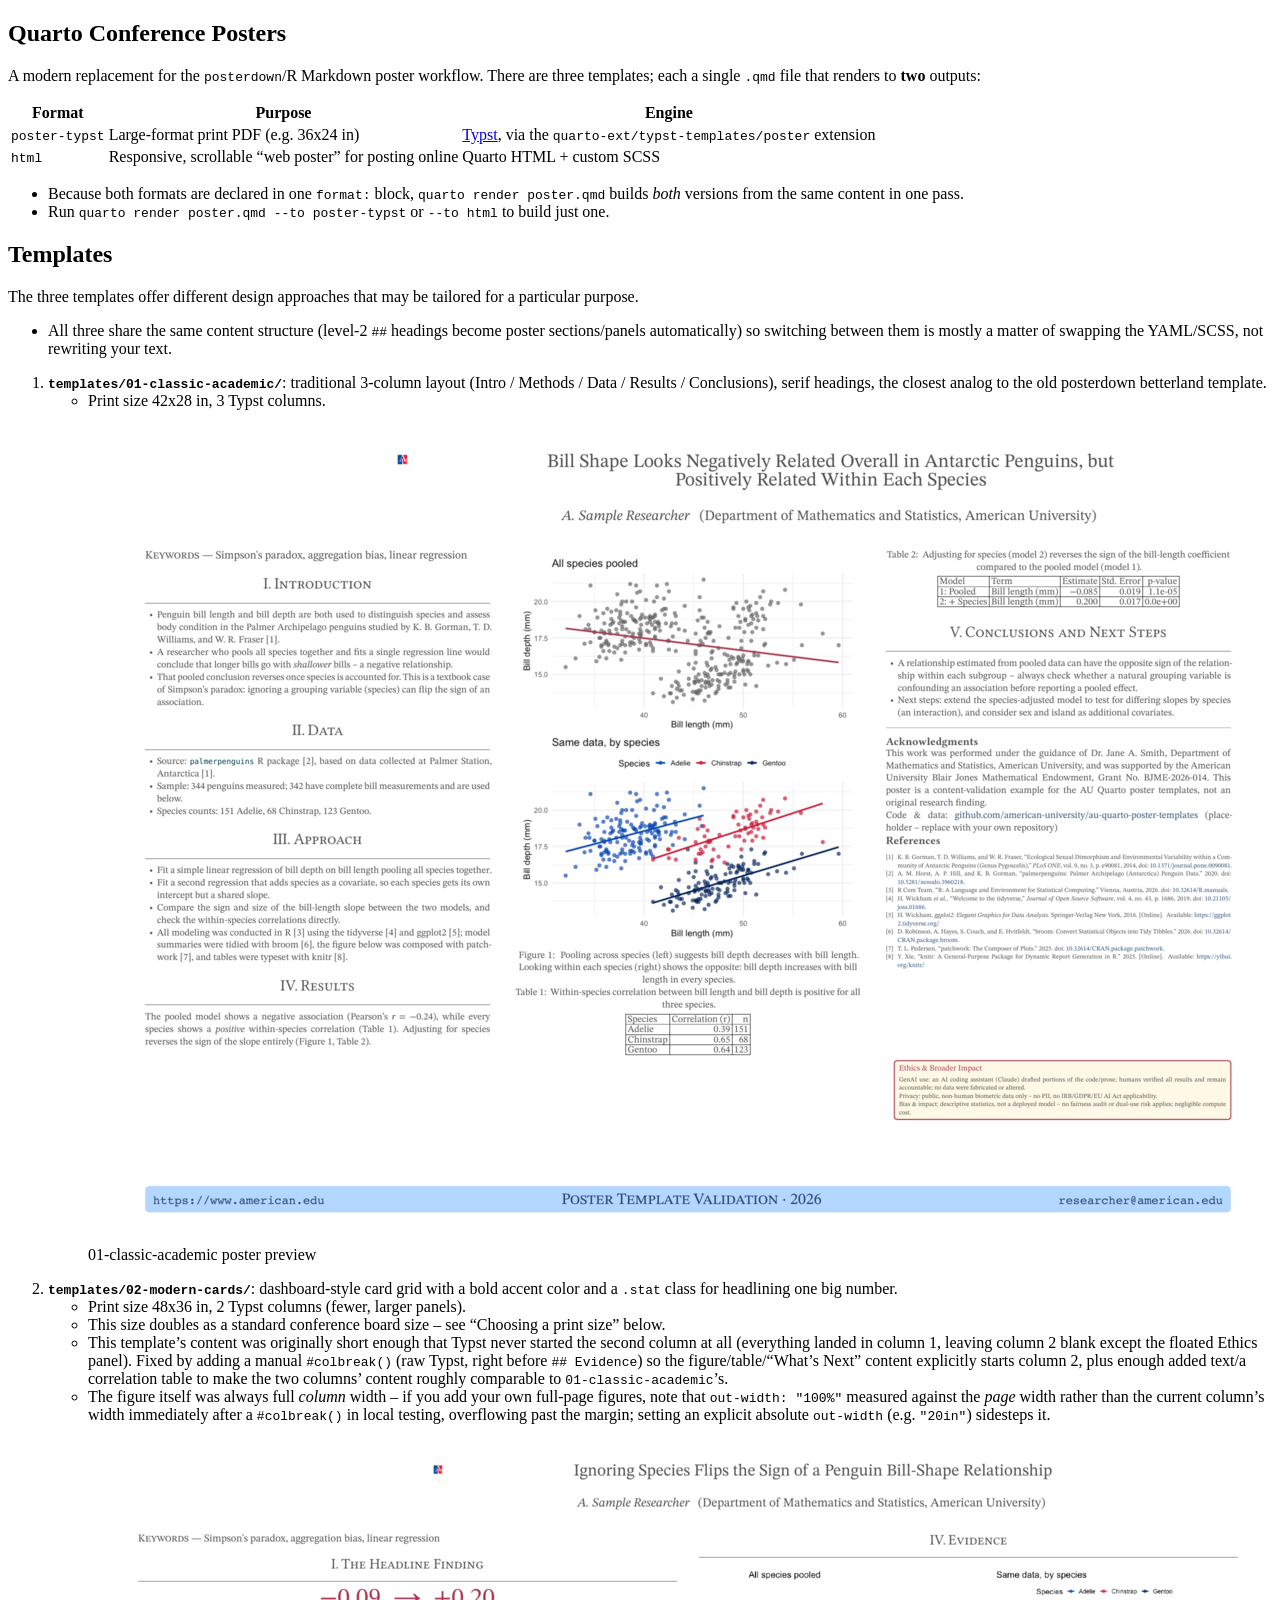
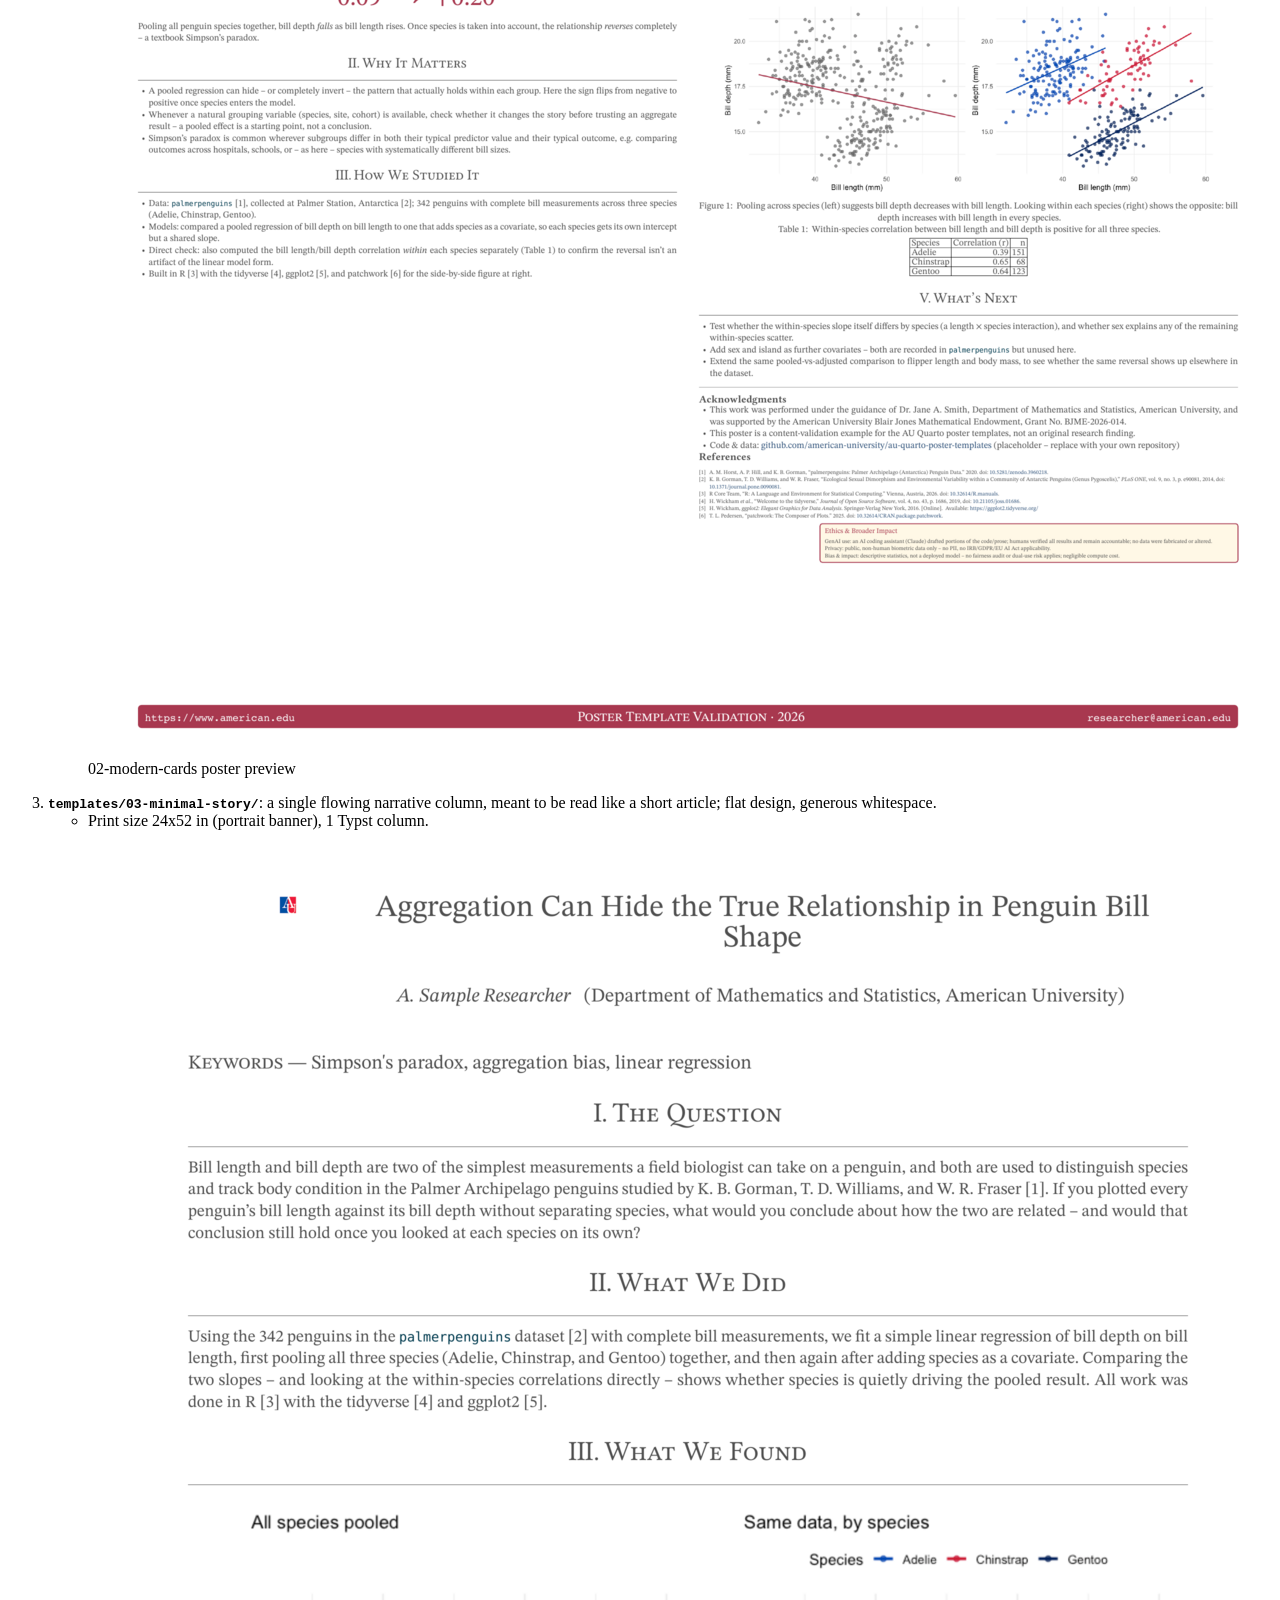
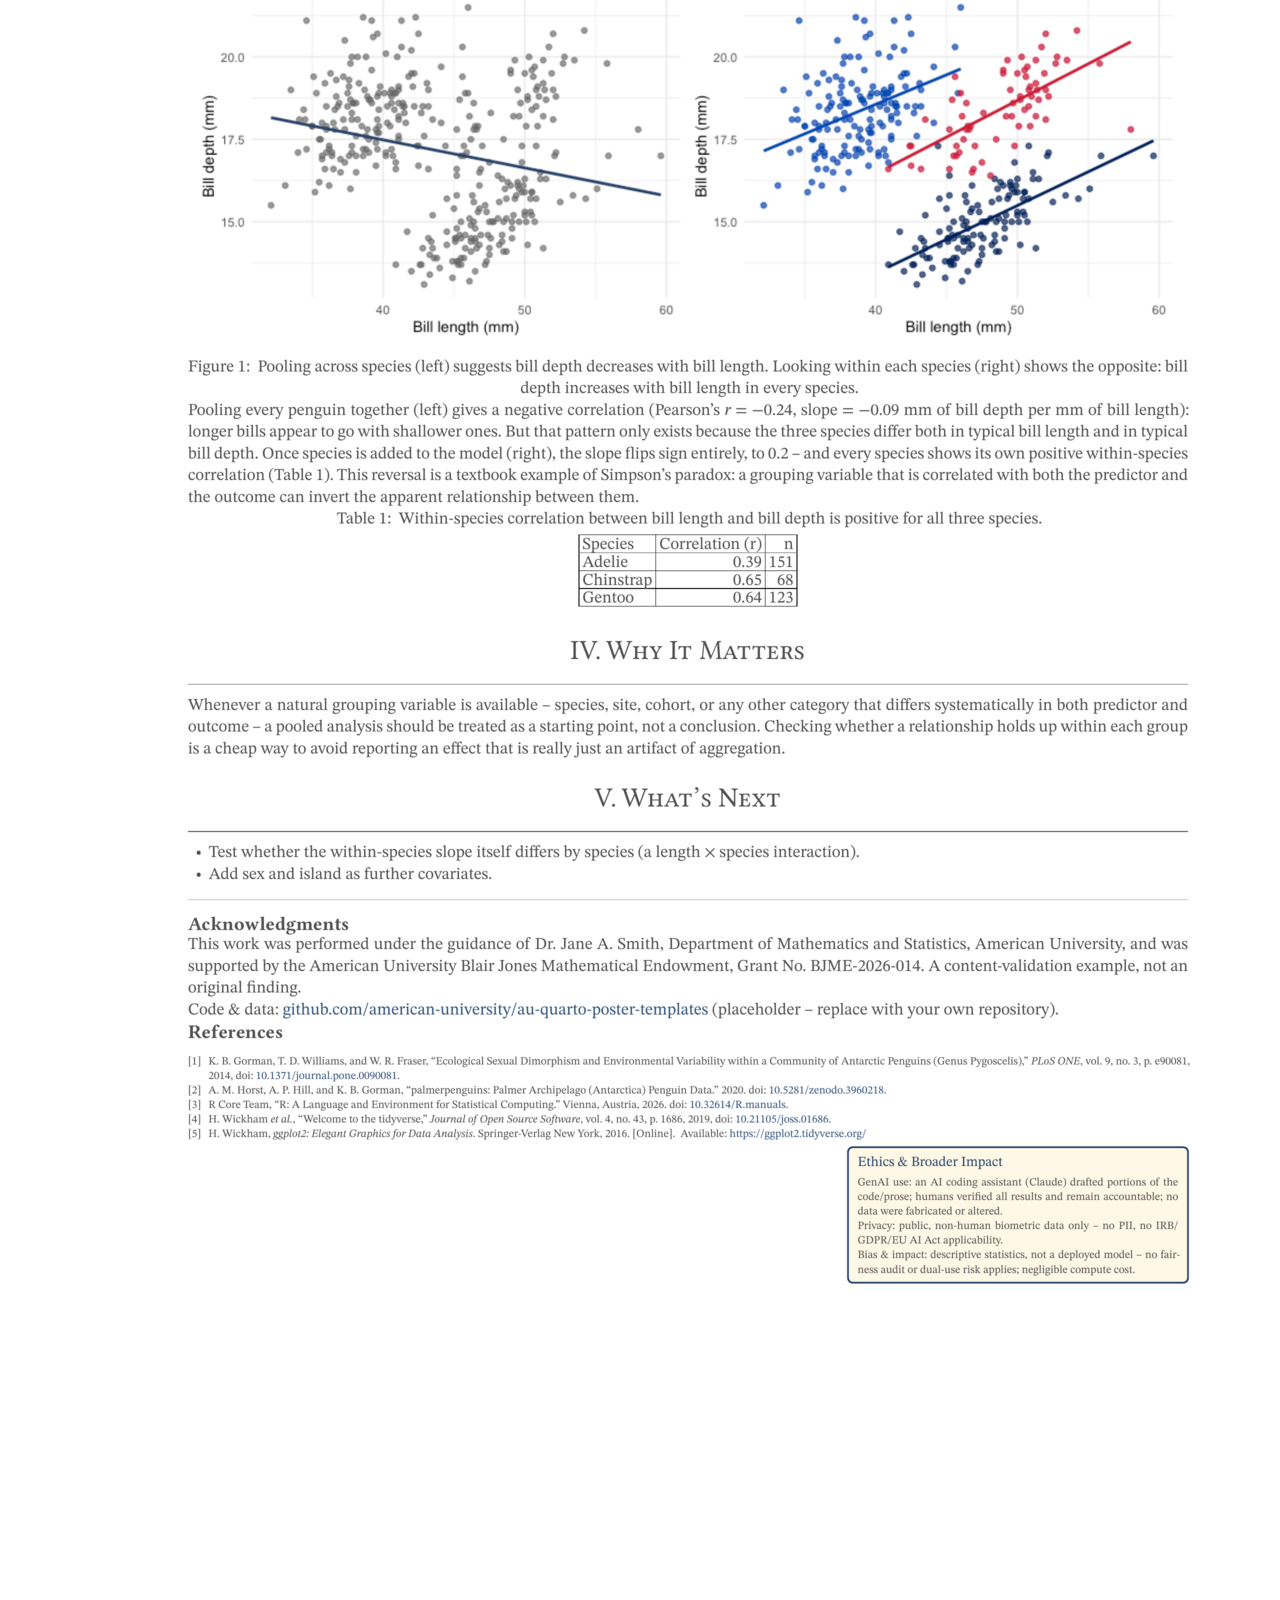
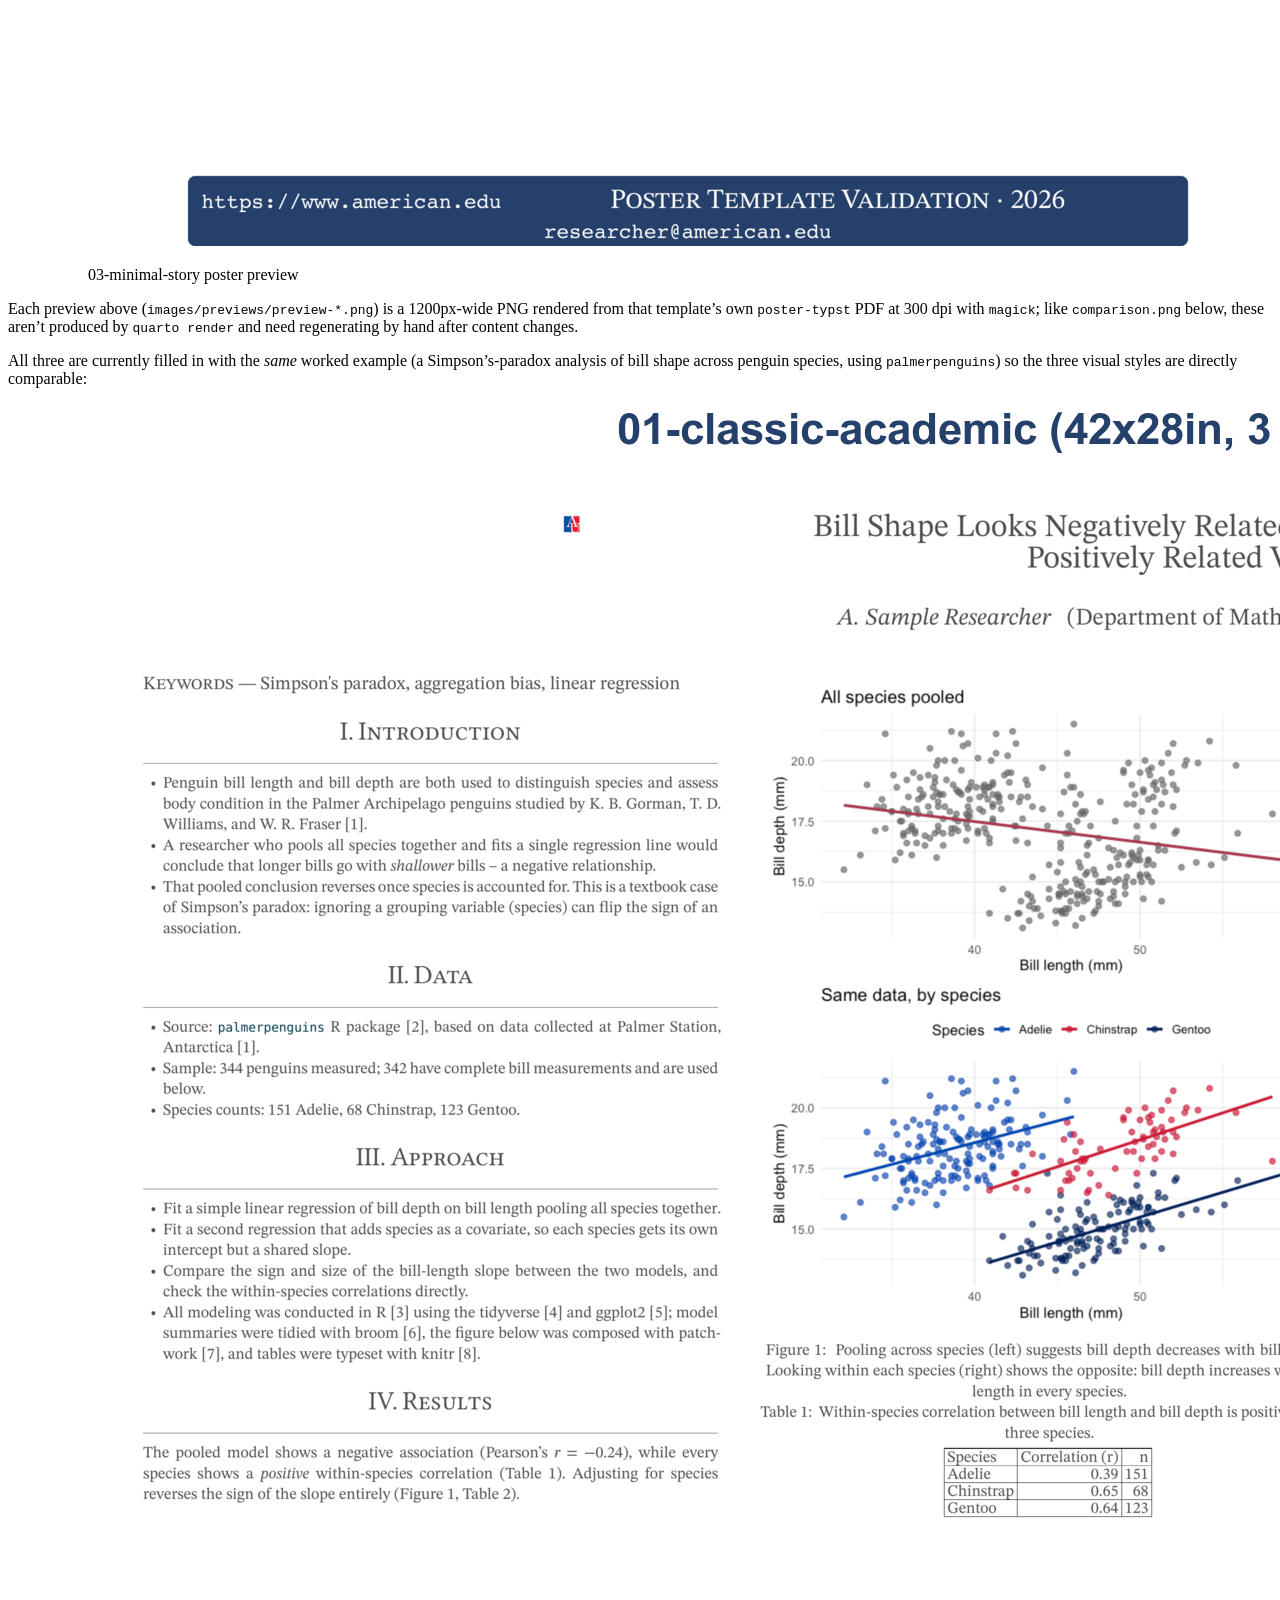
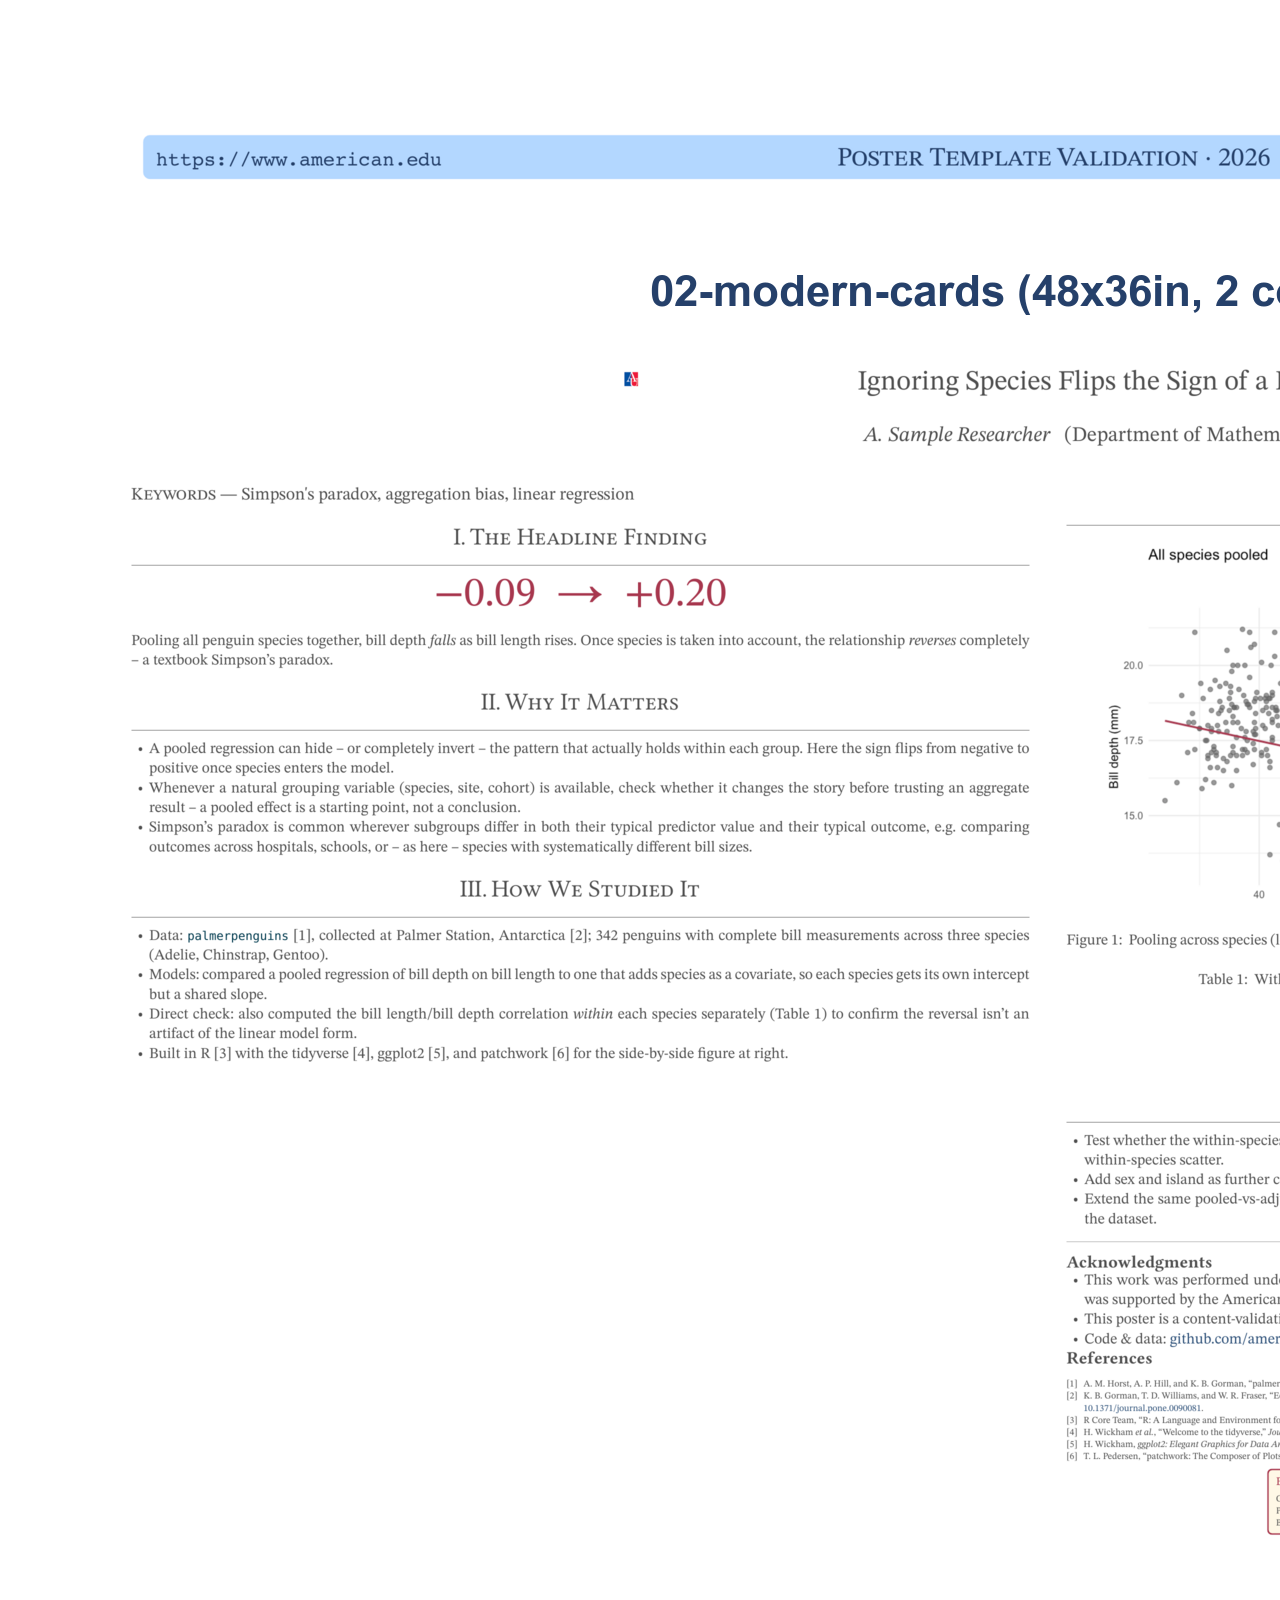
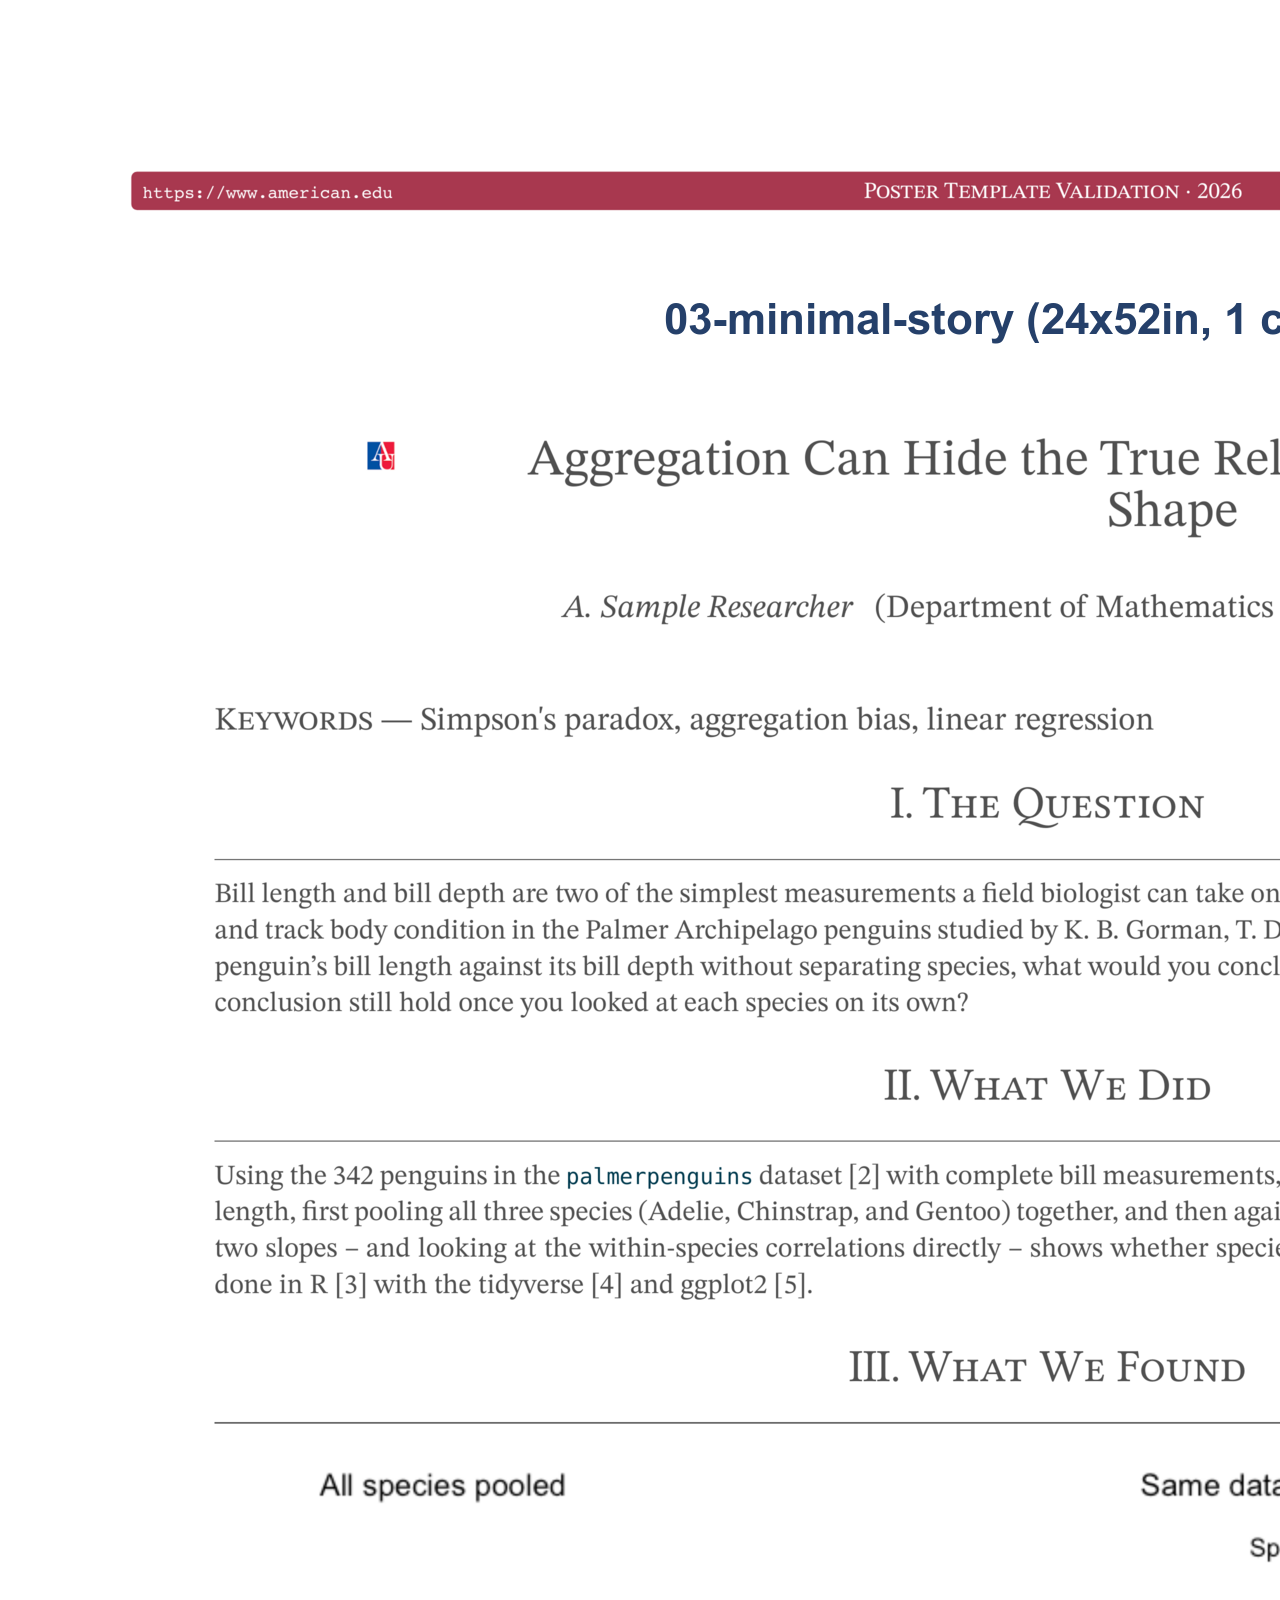
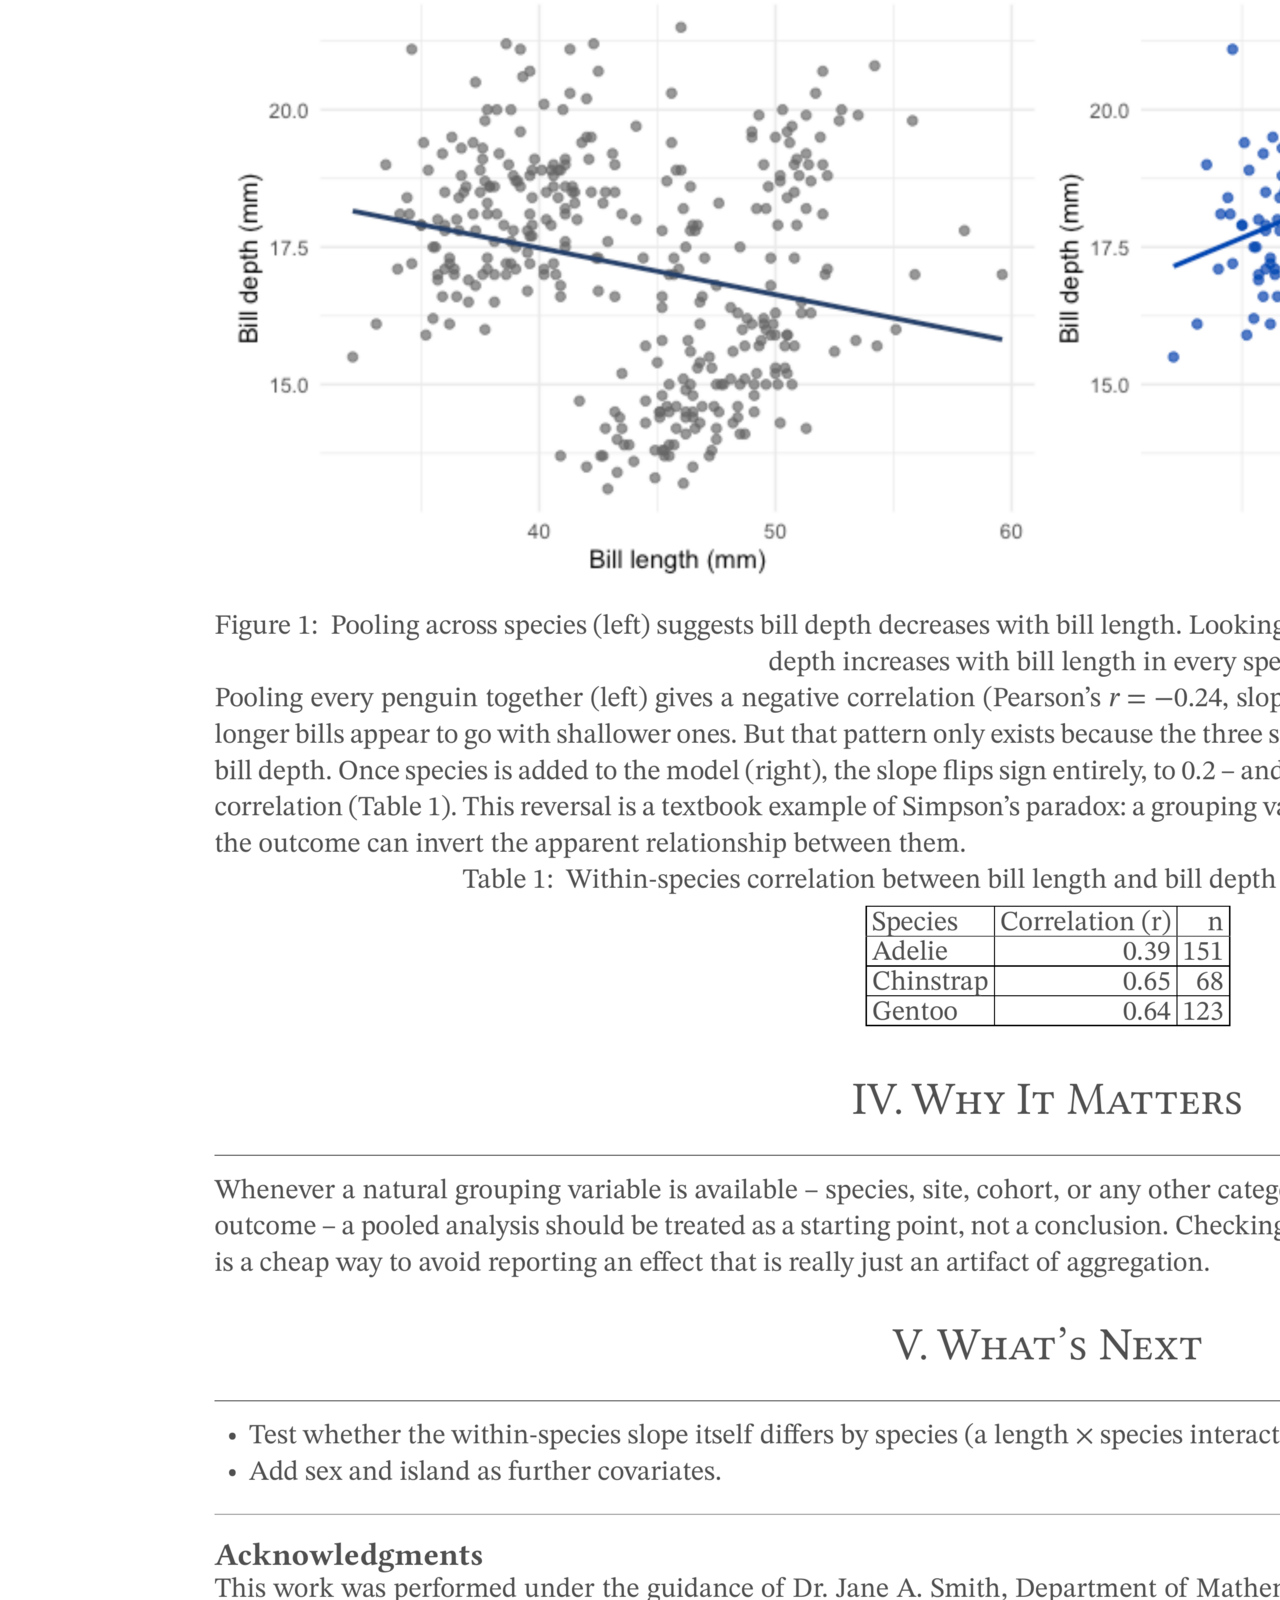
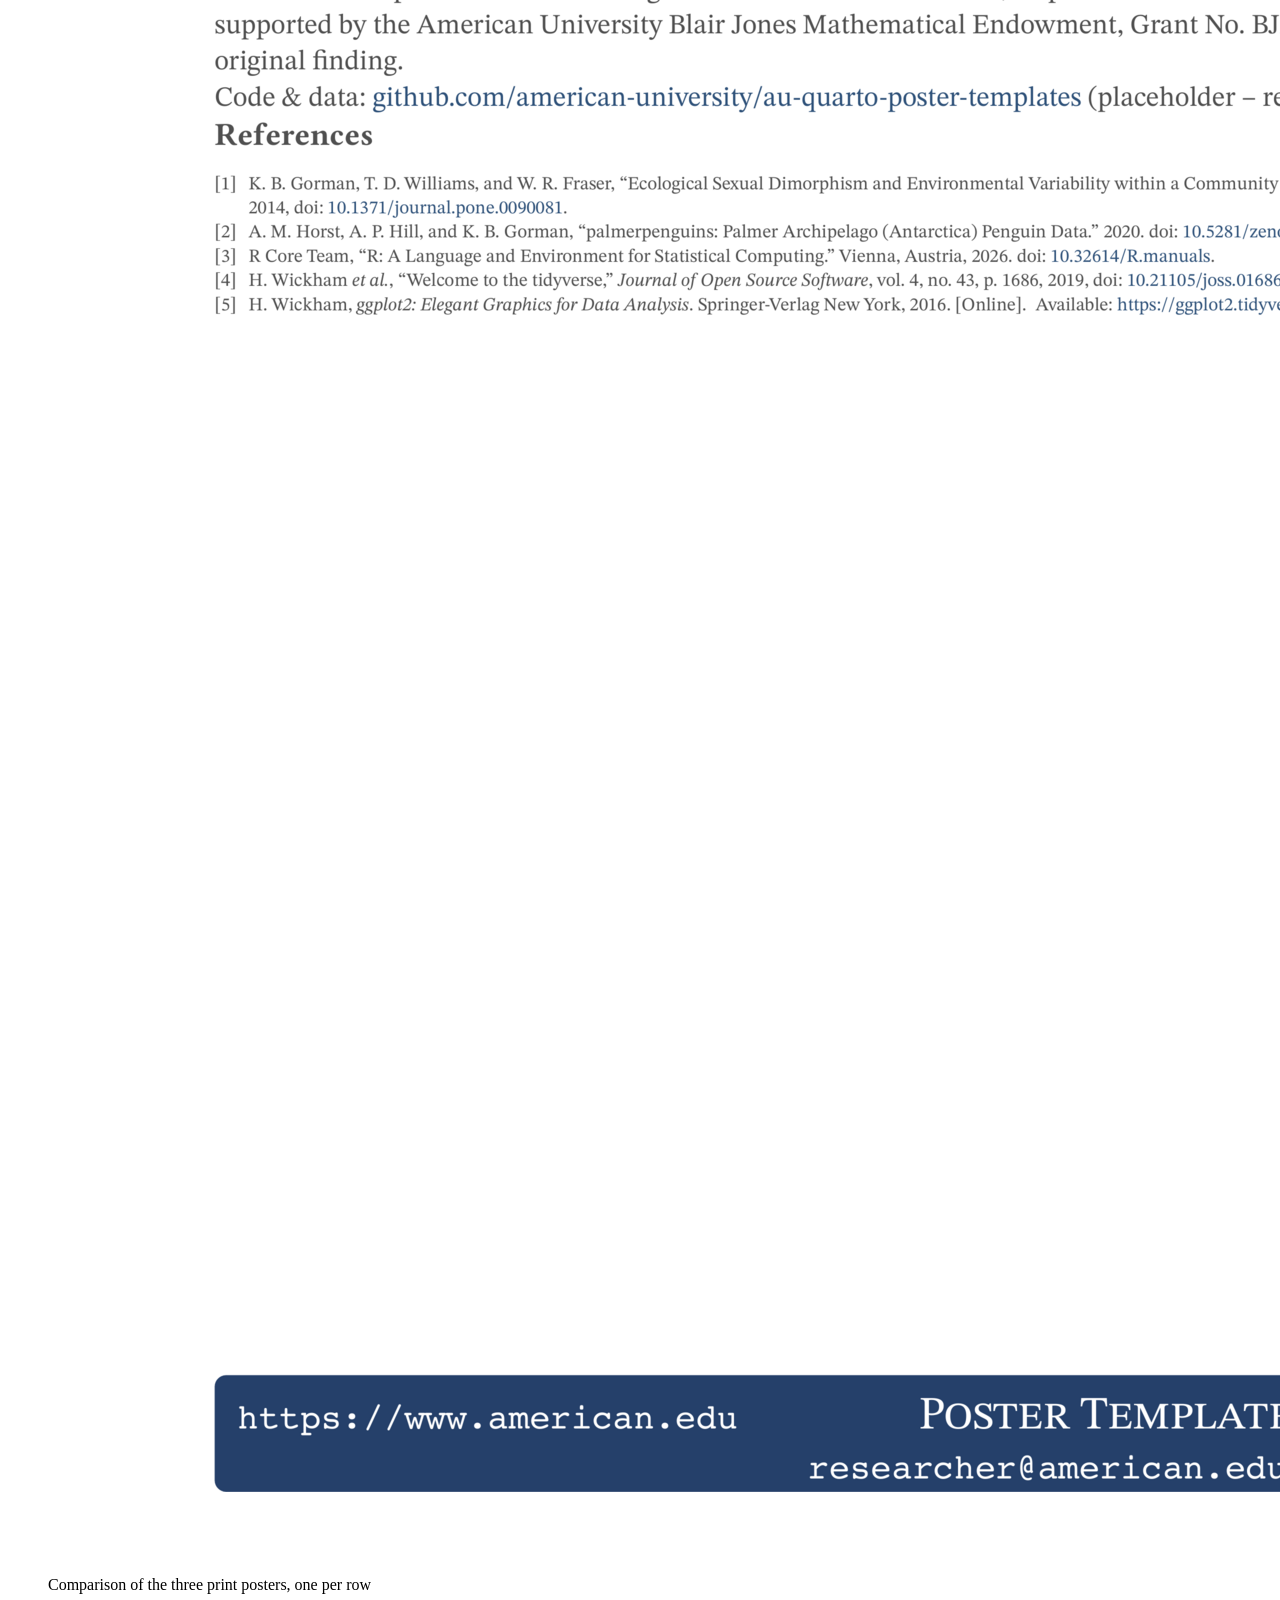
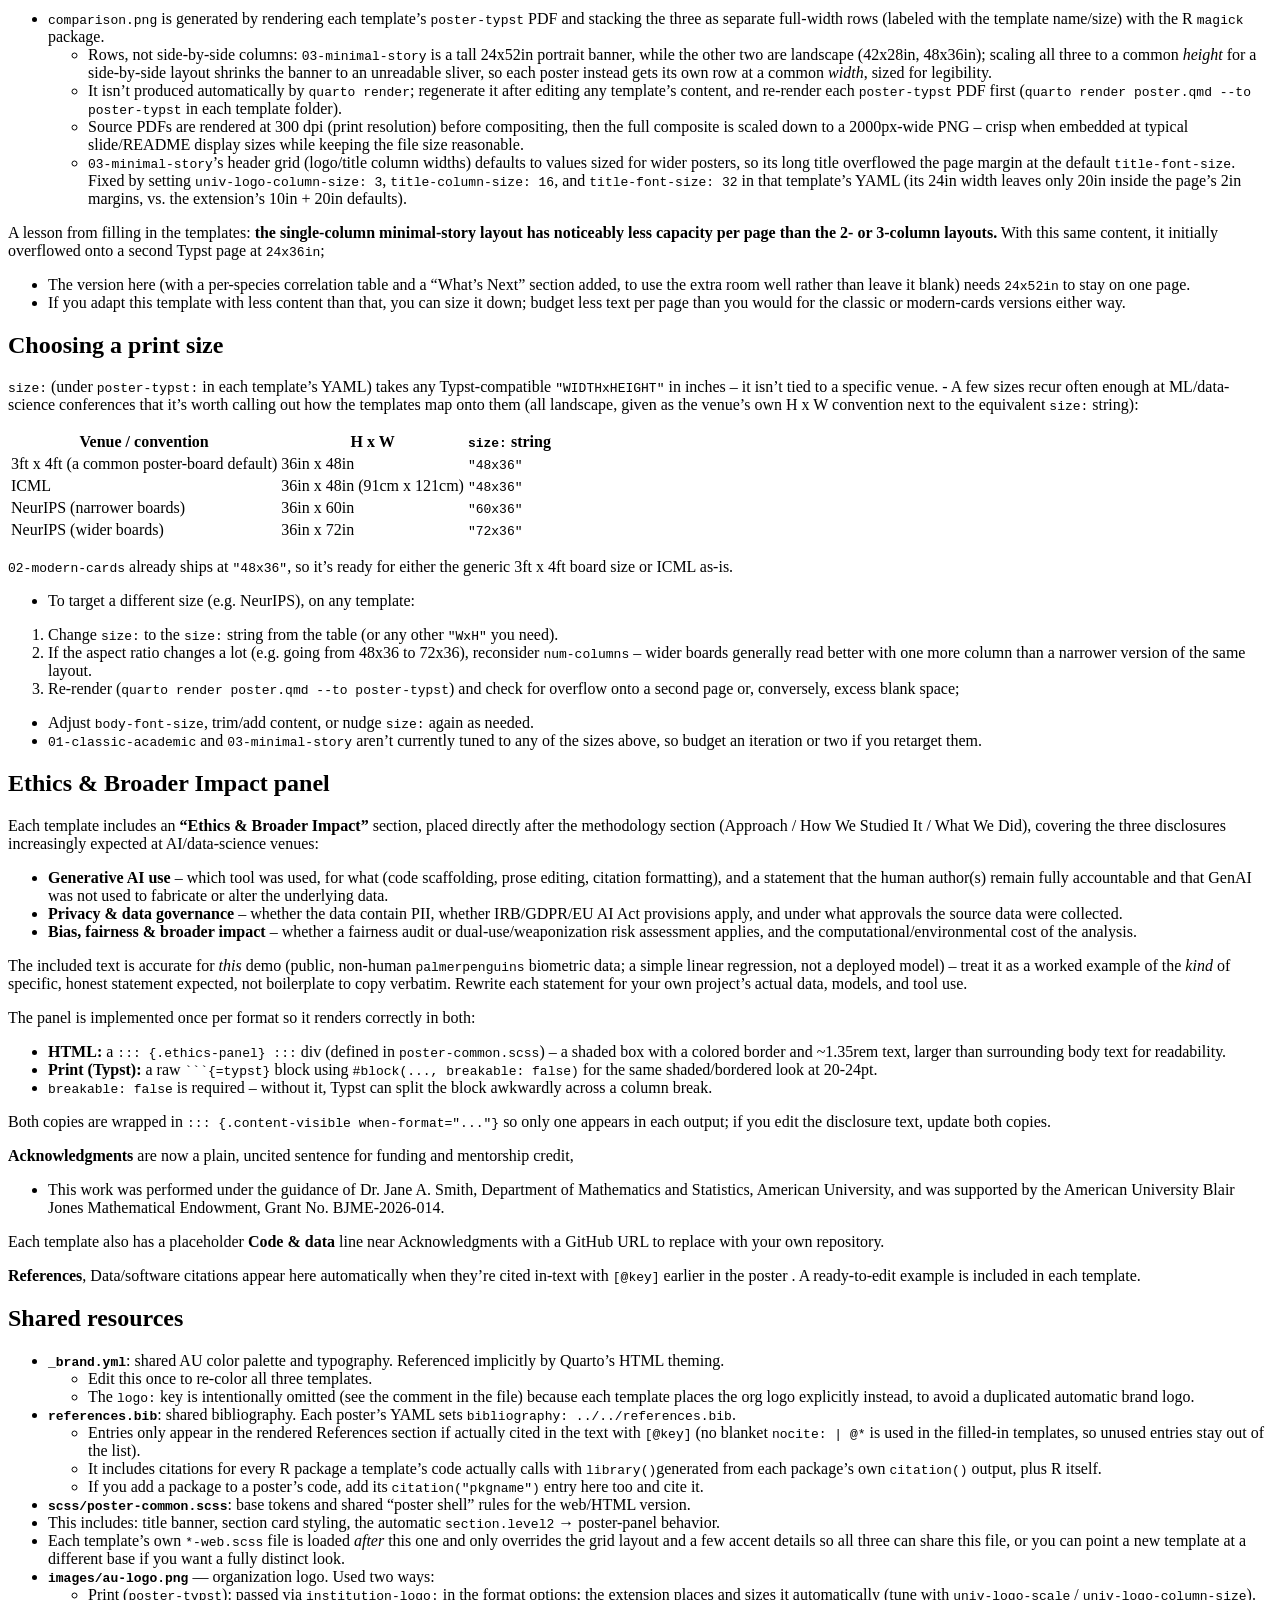
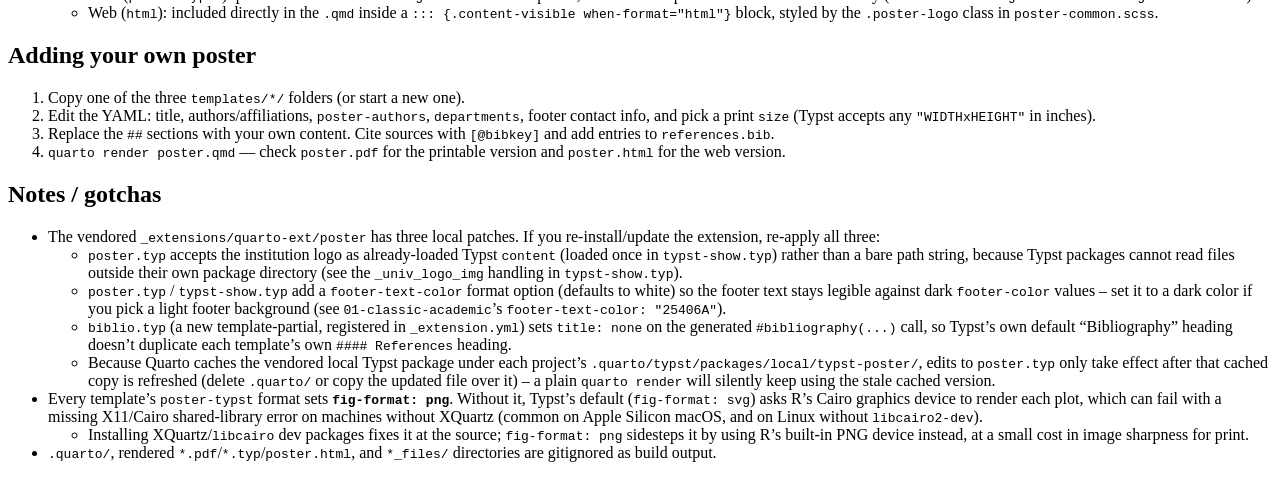
==== README.html @ 6e8c67dd "new poster templates" ====
<!DOCTYPE html>
<html xmlns="http://www.w3.org/1999/xhtml" lang="en" xml:lang="en"><head>

<meta charset="utf-8">
<meta name="generator" content="quarto-1.9.38">

<meta name="viewport" content="width=device-width, initial-scale=1.0, user-scalable=yes">


<title>readme</title>
<style>
/* Default styles provided by pandoc.
** See https://pandoc.org/MANUAL.html#variables-for-html for config info.
*/
code{white-space: pre-wrap;}
span.smallcaps{font-variant: small-caps;}
div.columns{display: flex; gap: min(4vw, 1.5em);}
div.column{flex: auto; overflow-x: auto;}
div.hanging-indent{margin-left: 1.5em; text-indent: -1.5em;}
ul.task-list{list-style: none;}
ul.task-list li input[type="checkbox"] {
  width: 0.8em;
  margin: 0 0.8em 0.2em -1em; /* quarto-specific, see https://github.com/quarto-dev/quarto-cli/issues/4556 */ 
  vertical-align: middle;
}
</style>


<script src="README_files/libs/clipboard/clipboard.min.js"></script>
<script src="README_files/libs/quarto-html/quarto.js" type="module"></script>
<script src="README_files/libs/quarto-html/tabsets/tabsets.js" type="module"></script>
<script src="README_files/libs/quarto-html/popper.min.js"></script>
<script src="README_files/libs/quarto-html/tippy.umd.min.js"></script>
<script src="README_files/libs/quarto-html/anchor.min.js"></script>
<link href="README_files/libs/quarto-html/tippy.css" rel="stylesheet">
<link href="README_files/libs/quarto-html/quarto-syntax-highlighting-15634bcf2e68342d4ad2dfa704d543f6.css" rel="stylesheet" class="quarto-color-scheme" id="quarto-text-highlighting-styles">
<link href="README_files/libs/quarto-html/quarto-syntax-highlighting-dark-0a6b7249c26820e032cb0bd839ff02b1.css" rel="stylesheet" class="quarto-color-scheme quarto-color-alternate" id="quarto-text-highlighting-styles">
<link href="README_files/libs/quarto-html/quarto-syntax-highlighting-15634bcf2e68342d4ad2dfa704d543f6.css" rel="stylesheet" class="quarto-color-scheme-extra" id="quarto-text-highlighting-styles">
<script src="README_files/libs/bootstrap/bootstrap.min.js"></script>
<link href="README_files/libs/bootstrap/bootstrap-icons.css" rel="stylesheet">
<link href="README_files/libs/bootstrap/bootstrap-8583db3cfa710e15bb1cacb6a198046a.min.css" rel="stylesheet" append-hash="true" class="quarto-color-scheme" id="quarto-bootstrap" data-mode="light">
<link href="README_files/libs/bootstrap/bootstrap-dark-8583db3cfa710e15bb1cacb6a198046a.min.css" rel="stylesheet" append-hash="true" class="quarto-color-scheme quarto-color-alternate" id="quarto-bootstrap" data-mode="light">
<link href="README_files/libs/bootstrap/bootstrap-8583db3cfa710e15bb1cacb6a198046a.min.css" rel="stylesheet" append-hash="true" class="quarto-color-scheme-extra" id="quarto-bootstrap" data-mode="light">


</head>

<body class="fullcontent quarto-light">

<div id="quarto-content" class="page-columns page-rows-contents page-layout-article">

<main class="content" id="quarto-document-content">




<section id="quarto-conference-posters" class="level1">
<h1>Quarto Conference Posters</h1>
<p>A modern replacement for the <code>posterdown</code>/R Markdown poster workflow. There are three templates; each a single <code>.qmd</code> file that renders to <strong>two</strong> outputs:</p>
<table class="caption-top table">
<thead>
<tr class="header">
<th>Format</th>
<th>Purpose</th>
<th>Engine</th>
</tr>
</thead>
<tbody>
<tr class="odd">
<td><code>poster-typst</code></td>
<td>Large-format print PDF (e.g.&nbsp;36x24 in)</td>
<td><a href="https://typst.app">Typst</a>, via the <code>quarto-ext/typst-templates/poster</code> extension</td>
</tr>
<tr class="even">
<td><code>html</code></td>
<td>Responsive, scrollable “web poster” for posting online</td>
<td>Quarto HTML + custom SCSS</td>
</tr>
</tbody>
</table>
<ul>
<li>Because both formats are declared in one <code>format:</code> block, <code>quarto render poster.qmd</code> builds <em>both</em> versions from the same content in one pass.</li>
<li>Run <code>quarto render poster.qmd --to poster-typst</code> or <code>--to html</code> to build just one.</li>
</ul>
<section id="templates" class="level2">
<h2 class="anchored" data-anchor-id="templates">Templates</h2>
<p>The three templates offer different design approaches that may be tailored for a particular purpose.</p>
<ul>
<li>All three share the same content structure (level-2 <code>##</code> headings become poster sections/panels automatically) so switching between them is mostly a matter of swapping the YAML/SCSS, not rewriting your text.</li>
</ul>
<ol type="1">
<li><strong><code>templates/01-classic-academic/</code></strong>: traditional 3-column layout (Intro / Methods / Data / Results / Conclusions), serif headings, the closest analog to the old posterdown betterland template.
<ul>
<li>Print size 42x28 in, 3 Typst columns.</li>
</ul>
<div class="quarto-figure quarto-figure-center">
<figure class="figure">
<p><img src="images/previews/preview-01-classic-academic.png" class="img-fluid figure-img"></p>
<figcaption>01-classic-academic poster preview</figcaption>
</figure>
</div></li>
<li><strong><code>templates/02-modern-cards/</code></strong>: dashboard-style card grid with a bold accent color and a <code>.stat</code> class for headlining one big number.
<ul>
<li>Print size 48x36 in, 2 Typst columns (fewer, larger panels).</li>
<li>This size doubles as a standard conference board size – see “Choosing a print size” below.</li>
<li>This template’s content was originally short enough that Typst never started the second column at all (everything landed in column 1, leaving column 2 blank except the floated Ethics panel). Fixed by adding a manual <code>#colbreak()</code> (raw Typst, right before <code>## Evidence</code>) so the figure/table/“What’s Next” content explicitly starts column 2, plus enough added text/a correlation table to make the two columns’ content roughly comparable to <code>01-classic-academic</code>’s.</li>
<li>The figure itself was always full <em>column</em> width – if you add your own full-page figures, note that <code>out-width: "100%"</code> measured against the <em>page</em> width rather than the current column’s width immediately after a <code>#colbreak()</code> in local testing, overflowing past the margin; setting an explicit absolute <code>out-width</code> (e.g.&nbsp;<code>"20in"</code>) sidesteps it.</li>
</ul>
<div class="quarto-figure quarto-figure-center">
<figure class="figure">
<p><img src="images/previews/preview-02-modern-cards.png" class="img-fluid figure-img"></p>
<figcaption>02-modern-cards poster preview</figcaption>
</figure>
</div></li>
<li><strong><code>templates/03-minimal-story/</code></strong>: a single flowing narrative column, meant to be read like a short article; flat design, generous whitespace.
<ul>
<li>Print size 24x52 in (portrait banner), 1 Typst column.</li>
</ul>
<div class="quarto-figure quarto-figure-center">
<figure class="figure">
<p><img src="images/previews/preview-03-minimal-story.png" class="img-fluid figure-img"></p>
<figcaption>03-minimal-story poster preview</figcaption>
</figure>
</div></li>
</ol>
<p>Each preview above (<code>images/previews/preview-*.png</code>) is a 1200px-wide PNG rendered from that template’s own <code>poster-typst</code> PDF at 300 dpi with <code>magick</code>; like <code>comparison.png</code> below, these aren’t produced by <code>quarto render</code> and need regenerating by hand after content changes.</p>
<p>All three are currently filled in with the <em>same</em> worked example (a Simpson’s-paradox analysis of bill shape across penguin species, using <code>palmerpenguins</code>) so the three visual styles are directly comparable:</p>
<div class="quarto-figure quarto-figure-center">
<figure class="figure">
<p><img src="comparison.png" class="img-fluid figure-img"></p>
<figcaption>Comparison of the three print posters, one per row</figcaption>
</figure>
</div>
<ul>
<li><code>comparison.png</code> is generated by rendering each template’s <code>poster-typst</code> PDF and stacking the three as separate full-width rows (labeled with the template name/size) with the R <code>magick</code> package.
<ul>
<li>Rows, not side-by-side columns: <code>03-minimal-story</code> is a tall 24x52in portrait banner, while the other two are landscape (42x28in, 48x36in); scaling all three to a common <em>height</em> for a side-by-side layout shrinks the banner to an unreadable sliver, so each poster instead gets its own row at a common <em>width</em>, sized for legibility.</li>
<li>It isn’t produced automatically by <code>quarto render</code>; regenerate it after editing any template’s content, and re-render each <code>poster-typst</code> PDF first (<code>quarto render poster.qmd --to poster-typst</code> in each template folder).</li>
<li>Source PDFs are rendered at 300 dpi (print resolution) before compositing, then the full composite is scaled down to a 2000px-wide PNG – crisp when embedded at typical slide/README display sizes while keeping the file size reasonable.</li>
<li><code>03-minimal-story</code>’s header grid (logo/title column widths) defaults to values sized for wider posters, so its long title overflowed the page margin at the default <code>title-font-size</code>. Fixed by setting <code>univ-logo-column-size: 3</code>, <code>title-column-size: 16</code>, and <code>title-font-size: 32</code> in that template’s YAML (its 24in width leaves only 20in inside the page’s 2in margins, vs.&nbsp;the extension’s 10in + 20in defaults).</li>
</ul></li>
</ul>
<p>A lesson from filling in the templates: <strong>the single-column minimal-story layout has noticeably less capacity per page than the 2- or 3-column layouts.</strong> With this same content, it initially overflowed onto a second Typst page at <code>24x36in</code>;</p>
<ul>
<li>The version here (with a per-species correlation table and a “What’s Next” section added, to use the extra room well rather than leave it blank) needs <code>24x52in</code> to stay on one page.</li>
<li>If you adapt this template with less content than that, you can size it down; budget less text per page than you would for the classic or modern-cards versions either way.</li>
</ul>
</section>
<section id="choosing-a-print-size" class="level2">
<h2 class="anchored" data-anchor-id="choosing-a-print-size">Choosing a print size</h2>
<p><code>size:</code> (under <code>poster-typst:</code> in each template’s YAML) takes any Typst-compatible <code>"WIDTHxHEIGHT"</code> in inches – it isn’t tied to a specific venue. - A few sizes recur often enough at ML/data-science conferences that it’s worth calling out how the templates map onto them (all landscape, given as the venue’s own H x W convention next to the equivalent <code>size:</code> string):</p>
<table class="caption-top table">
<thead>
<tr class="header">
<th>Venue / convention</th>
<th>H x W</th>
<th><code>size:</code> string</th>
</tr>
</thead>
<tbody>
<tr class="odd">
<td>3ft x 4ft (a common poster-board default)</td>
<td>36in x 48in</td>
<td><code>"48x36"</code></td>
</tr>
<tr class="even">
<td>ICML</td>
<td>36in x 48in (91cm x 121cm)</td>
<td><code>"48x36"</code></td>
</tr>
<tr class="odd">
<td>NeurIPS (narrower boards)</td>
<td>36in x 60in</td>
<td><code>"60x36"</code></td>
</tr>
<tr class="even">
<td>NeurIPS (wider boards)</td>
<td>36in x 72in</td>
<td><code>"72x36"</code></td>
</tr>
</tbody>
</table>
<p><code>02-modern-cards</code> already ships at <code>"48x36"</code>, so it’s ready for either the generic 3ft x 4ft board size or ICML as-is.</p>
<ul>
<li>To target a different size (e.g.&nbsp;NeurIPS), on any template:</li>
</ul>
<ol type="1">
<li>Change <code>size:</code> to the <code>size:</code> string from the table (or any other <code>"WxH"</code> you need).</li>
<li>If the aspect ratio changes a lot (e.g.&nbsp;going from 48x36 to 72x36), reconsider <code>num-columns</code> – wider boards generally read better with one more column than a narrower version of the same layout.</li>
<li>Re-render (<code>quarto render poster.qmd --to poster-typst</code>) and check for overflow onto a second page or, conversely, excess blank space;</li>
</ol>
<ul>
<li>Adjust <code>body-font-size</code>, trim/add content, or nudge <code>size:</code> again as needed.</li>
<li><code>01-classic-academic</code> and <code>03-minimal-story</code> aren’t currently tuned to any of the sizes above, so budget an iteration or two if you retarget them.</li>
</ul>
</section>
<section id="ethics-broader-impact-panel" class="level2">
<h2 class="anchored" data-anchor-id="ethics-broader-impact-panel">Ethics &amp; Broader Impact panel</h2>
<p>Each template includes an <strong>“Ethics &amp; Broader Impact”</strong> section, placed directly after the methodology section (Approach / How We Studied It / What We Did), covering the three disclosures increasingly expected at AI/data-science venues:</p>
<ul>
<li><strong>Generative AI use</strong> – which tool was used, for what (code scaffolding, prose editing, citation formatting), and a statement that the human author(s) remain fully accountable and that GenAI was not used to fabricate or alter the underlying data.</li>
<li><strong>Privacy &amp; data governance</strong> – whether the data contain PII, whether IRB/GDPR/EU AI Act provisions apply, and under what approvals the source data were collected.</li>
<li><strong>Bias, fairness &amp; broader impact</strong> – whether a fairness audit or dual-use/weaponization risk assessment applies, and the computational/environmental cost of the analysis.</li>
</ul>
<p>The included text is accurate for <em>this</em> demo (public, non-human <code>palmerpenguins</code> biometric data; a simple linear regression, not a deployed model) – treat it as a worked example of the <em>kind</em> of specific, honest statement expected, not boilerplate to copy verbatim. Rewrite each statement for your own project’s actual data, models, and tool use.</p>
<p>The panel is implemented once per format so it renders correctly in both:</p>
<ul>
<li><strong>HTML:</strong> a <code>::: {.ethics-panel} :::</code> div (defined in <code>poster-common.scss</code>) – a shaded box with a colored border and ~1.35rem text, larger than surrounding body text for readability.</li>
<li><strong>Print (Typst):</strong> a raw <code>```{=typst}</code> block using <code>#block(..., breakable: false)</code> for the same shaded/bordered look at 20-24pt.</li>
<li><code>breakable: false</code> is required – without it, Typst can split the block awkwardly across a column break.</li>
</ul>
<p>Both copies are wrapped in <code>::: {.content-visible when-format="..."}</code> so only one appears in each output; if you edit the disclosure text, update both copies.</p>
<p><strong>Acknowledgments</strong> are now a plain, uncited sentence for funding and mentorship credit,</p>
<ul>
<li>This work was performed under the guidance of Dr.&nbsp;Jane A. Smith, Department of Mathematics and Statistics, American University, and was supported by the American University Blair Jones Mathematical Endowment, Grant No.&nbsp;BJME-2026-014.</li>
</ul>
<p>Each template also has a placeholder <strong>Code &amp; data</strong> line near Acknowledgments with a GitHub URL to replace with your own repository.</p>
<p><strong>References</strong>, Data/software citations appear here automatically when they’re cited in-text with <code>[@key]</code> earlier in the poster . A ready-to-edit example is included in each template.</p>
</section>
<section id="shared-resources" class="level2">
<h2 class="anchored" data-anchor-id="shared-resources">Shared resources</h2>
<ul>
<li><strong><code>_brand.yml</code></strong>: shared AU color palette and typography. Referenced implicitly by Quarto’s HTML theming.
<ul>
<li>Edit this once to re-color all three templates.</li>
<li>The <code>logo:</code> key is intentionally omitted (see the comment in the file) because each template places the org logo explicitly instead, to avoid a duplicated automatic brand logo.</li>
</ul></li>
<li><strong><code>references.bib</code></strong>: shared bibliography. Each poster’s YAML sets <code>bibliography: ../../references.bib</code>.
<ul>
<li>Entries only appear in the rendered References section if actually cited in the text with <code>[@key]</code> (no blanket <code>nocite: | @*</code> is used in the filled-in templates, so unused entries stay out of the list).</li>
<li>It includes citations for every R package a template’s code actually calls with <code>library()</code>generated from each package’s own <code>citation()</code> output, plus R itself.</li>
<li>If you add a package to a poster’s code, add its <code>citation("pkgname")</code> entry here too and cite it.</li>
</ul></li>
<li><strong><code>scss/poster-common.scss</code></strong>: base tokens and shared “poster shell” rules for the web/HTML version.</li>
<li>This includes: title banner, section card styling, the automatic <code>section.level2</code> → poster-panel behavior.</li>
<li>Each template’s own <code>*-web.scss</code> file is loaded <em>after</em> this one and only overrides the grid layout and a few accent details so all three can share this file, or you can point a new template at a different base if you want a fully distinct look.</li>
<li><strong><code>images/au-logo.png</code></strong> — organization logo. Used two ways:
<ul>
<li>Print (<code>poster-typst</code>): passed via <code>institution-logo:</code> in the format options; the extension places and sizes it automatically (tune with <code>univ-logo-scale</code> / <code>univ-logo-column-size</code>).</li>
<li>Web (<code>html</code>): included directly in the <code>.qmd</code> inside a <code>::: {.content-visible when-format="html"}</code> block, styled by the <code>.poster-logo</code> class in <code>poster-common.scss</code>.</li>
</ul></li>
</ul>
</section>
<section id="adding-your-own-poster" class="level2">
<h2 class="anchored" data-anchor-id="adding-your-own-poster">Adding your own poster</h2>
<ol type="1">
<li>Copy one of the three <code>templates/*/</code> folders (or start a new one).</li>
<li>Edit the YAML: title, authors/affiliations, <code>poster-authors</code>, <code>departments</code>, footer contact info, and pick a print <code>size</code> (Typst accepts any <code>"WIDTHxHEIGHT"</code> in inches).</li>
<li>Replace the <code>##</code> sections with your own content. Cite sources with <code>[@bibkey]</code> and add entries to <code>references.bib</code>.</li>
<li><code>quarto render poster.qmd</code> — check <code>poster.pdf</code> for the printable version and <code>poster.html</code> for the web version.</li>
</ol>
</section>
<section id="notes-gotchas" class="level2">
<h2 class="anchored" data-anchor-id="notes-gotchas">Notes / gotchas</h2>
<ul>
<li>The vendored <code>_extensions/quarto-ext/poster</code> has three local patches. If you re-install/update the extension, re-apply all three:
<ul>
<li><code>poster.typ</code> accepts the institution logo as already-loaded Typst <code>content</code> (loaded once in <code>typst-show.typ</code>) rather than a bare path string, because Typst packages cannot read files outside their own package directory (see the <code>_univ_logo_img</code> handling in <code>typst-show.typ</code>).</li>
<li><code>poster.typ</code> / <code>typst-show.typ</code> add a <code>footer-text-color</code> format option (defaults to white) so the footer text stays legible against dark <code>footer-color</code> values – set it to a dark color if you pick a light footer background (see <code>01-classic-academic</code>’s <code>footer-text-color: "25406A"</code>).</li>
<li><code>biblio.typ</code> (a new template-partial, registered in <code>_extension.yml</code>) sets <code>title: none</code> on the generated <code>#bibliography(...)</code> call, so Typst’s own default “Bibliography” heading doesn’t duplicate each template’s own <code>#### References</code> heading.</li>
<li>Because Quarto caches the vendored local Typst package under each project’s <code>.quarto/typst/packages/local/typst-poster/</code>, edits to <code>poster.typ</code> only take effect after that cached copy is refreshed (delete <code>.quarto/</code> or copy the updated file over it) – a plain <code>quarto render</code> will silently keep using the stale cached version.</li>
</ul></li>
<li>Every template’s <code>poster-typst</code> format sets <strong><code>fig-format: png</code></strong>. Without it, Typst’s default (<code>fig-format: svg</code>) asks R’s Cairo graphics device to render each plot, which can fail with a missing X11/Cairo shared-library error on machines without XQuartz (common on Apple Silicon macOS, and on Linux without <code>libcairo2-dev</code>).
<ul>
<li>Installing XQuartz/<code>libcairo</code> dev packages fixes it at the source; <code>fig-format: png</code> sidesteps it by using R’s built-in PNG device instead, at a small cost in image sharpness for print.</li>
</ul></li>
<li><code>.quarto/</code>, rendered <code>*.pdf</code>/<code>*.typ</code>/<code>poster.html</code>, and <code>*_files/</code> directories are gitignored as build output.</li>
</ul>
</section>
</section>

</main>
<!-- /main column -->
<script id="quarto-html-after-body" type="application/javascript">
  window.document.addEventListener("DOMContentLoaded", function (event) {
    const icon = "";
    const anchorJS = new window.AnchorJS();
    anchorJS.options = {
      placement: 'right',
      icon: icon
    };
    anchorJS.add('.anchored');
    const isCodeAnnotation = (el) => {
      for (const clz of el.classList) {
        if (clz.startsWith('code-annotation-')) {                     
          return true;
        }
      }
      return false;
    }
    const onCopySuccess = function(e) {
      // button target
      const button = e.trigger;
      // don't keep focus
      button.blur();
      // flash "checked"
      button.classList.add('code-copy-button-checked');
      var currentTitle = button.getAttribute("title");
      button.setAttribute("title", "Copied!");
      let tooltip;
      if (window.bootstrap) {
        button.setAttribute("data-bs-toggle", "tooltip");
        button.setAttribute("data-bs-placement", "left");
        button.setAttribute("data-bs-title", "Copied!");
        tooltip = new bootstrap.Tooltip(button, 
          { trigger: "manual", 
            customClass: "code-copy-button-tooltip",
            offset: [0, -8]});
        tooltip.show();    
      }
      setTimeout(function() {
        if (tooltip) {
          tooltip.hide();
          button.removeAttribute("data-bs-title");
          button.removeAttribute("data-bs-toggle");
          button.removeAttribute("data-bs-placement");
        }
        button.setAttribute("title", currentTitle);
        button.classList.remove('code-copy-button-checked');
      }, 1000);
      // clear code selection
      e.clearSelection();
    }
    const getTextToCopy = function(trigger) {
      const outerScaffold = trigger.parentElement.cloneNode(true);
      const codeEl = outerScaffold.querySelector('code');
      for (const childEl of codeEl.children) {
        if (isCodeAnnotation(childEl)) {
          childEl.remove();
        }
      }
      return codeEl.innerText;
    }
    const clipboard = new window.ClipboardJS('.code-copy-button:not([data-in-quarto-modal])', {
      text: getTextToCopy
    });
    clipboard.on('success', onCopySuccess);
    if (window.document.getElementById('quarto-embedded-source-code-modal')) {
      const clipboardModal = new window.ClipboardJS('.code-copy-button[data-in-quarto-modal]', {
        text: getTextToCopy,
        container: window.document.getElementById('quarto-embedded-source-code-modal')
      });
      clipboardModal.on('success', onCopySuccess);
    }
      var localhostRegex = new RegExp(/^(?:http|https):\/\/localhost\:?[0-9]*\//);
      var mailtoRegex = new RegExp(/^mailto:/);
        var filterRegex = new RegExp('/' + window.location.host + '/');
      var isInternal = (href) => {
          return filterRegex.test(href) || localhostRegex.test(href) || mailtoRegex.test(href);
      }
      // Inspect non-navigation links and adorn them if external
     var links = window.document.querySelectorAll('a[href]:not(.nav-link):not(.navbar-brand):not(.toc-action):not(.sidebar-link):not(.sidebar-item-toggle):not(.pagination-link):not(.no-external):not([aria-hidden]):not(.dropdown-item):not(.quarto-navigation-tool):not(.about-link)');
      for (var i=0; i<links.length; i++) {
        const link = links[i];
        if (!isInternal(link.href)) {
          // undo the damage that might have been done by quarto-nav.js in the case of
          // links that we want to consider external
          if (link.dataset.originalHref !== undefined) {
            link.href = link.dataset.originalHref;
          }
        }
      }
    function tippyHover(el, contentFn, onTriggerFn, onUntriggerFn) {
      const config = {
        allowHTML: true,
        maxWidth: 500,
        delay: 100,
        arrow: false,
        appendTo: function(el) {
            return el.parentElement;
        },
        interactive: true,
        interactiveBorder: 10,
        theme: 'quarto',
        placement: 'bottom-start',
      };
      if (contentFn) {
        config.content = contentFn;
      }
      if (onTriggerFn) {
        config.onTrigger = onTriggerFn;
      }
      if (onUntriggerFn) {
        config.onUntrigger = onUntriggerFn;
      }
      window.tippy(el, config); 
    }
    const noterefs = window.document.querySelectorAll('a[role="doc-noteref"]');
    for (var i=0; i<noterefs.length; i++) {
      const ref = noterefs[i];
      tippyHover(ref, function() {
        // use id or data attribute instead here
        let href = ref.getAttribute('data-footnote-href') || ref.getAttribute('href');
        try { href = new URL(href).hash; } catch {}
        const id = href.replace(/^#\/?/, "");
        const note = window.document.getElementById(id);
        if (note) {
          return note.innerHTML;
        } else {
          return "";
        }
      });
    }
    const xrefs = window.document.querySelectorAll('a.quarto-xref');
    const processXRef = (id, note) => {
      // Strip column container classes
      const stripColumnClz = (el) => {
        el.classList.remove("page-full", "page-columns");
        if (el.children) {
          for (const child of el.children) {
            stripColumnClz(child);
          }
        }
      }
      stripColumnClz(note)
      if (id === null || id.startsWith('sec-')) {
        // Special case sections, only their first couple elements
        const container = document.createElement("div");
        if (note.children && note.children.length > 2) {
          container.appendChild(note.children[0].cloneNode(true));
          for (let i = 1; i < note.children.length; i++) {
            const child = note.children[i];
            if (child.tagName === "P" && child.innerText === "") {
              continue;
            } else {
              container.appendChild(child.cloneNode(true));
              break;
            }
          }
          if (window.Quarto?.typesetMath) {
            window.Quarto.typesetMath(container);
          }
          return container.innerHTML
        } else {
          if (window.Quarto?.typesetMath) {
            window.Quarto.typesetMath(note);
          }
          return note.innerHTML;
        }
      } else {
        // Remove any anchor links if they are present
        const anchorLink = note.querySelector('a.anchorjs-link');
        if (anchorLink) {
          anchorLink.remove();
        }
        if (window.Quarto?.typesetMath) {
          window.Quarto.typesetMath(note);
        }
        if (note.classList.contains("callout")) {
          return note.outerHTML;
        } else {
          return note.innerHTML;
        }
      }
    }
    for (var i=0; i<xrefs.length; i++) {
      const xref = xrefs[i];
      tippyHover(xref, undefined, function(instance) {
        instance.disable();
        let url = xref.getAttribute('href');
        let hash = undefined; 
        if (url.startsWith('#')) {
          hash = url;
        } else {
          try { hash = new URL(url).hash; } catch {}
        }
        if (hash) {
          const id = hash.replace(/^#\/?/, "");
          const note = window.document.getElementById(id);
          if (note !== null) {
            try {
              const html = processXRef(id, note.cloneNode(true));
              instance.setContent(html);
            } finally {
              instance.enable();
              instance.show();
            }
          } else {
            // See if we can fetch this
            fetch(url.split('#')[0])
            .then(res => res.text())
            .then(html => {
              const parser = new DOMParser();
              const htmlDoc = parser.parseFromString(html, "text/html");
              const note = htmlDoc.getElementById(id);
              if (note !== null) {
                const html = processXRef(id, note);
                instance.setContent(html);
              } 
            }).finally(() => {
              instance.enable();
              instance.show();
            });
          }
        } else {
          // See if we can fetch a full url (with no hash to target)
          // This is a special case and we should probably do some content thinning / targeting
          fetch(url)
          .then(res => res.text())
          .then(html => {
            const parser = new DOMParser();
            const htmlDoc = parser.parseFromString(html, "text/html");
            const note = htmlDoc.querySelector('main.content');
            if (note !== null) {
              // This should only happen for chapter cross references
              // (since there is no id in the URL)
              // remove the first header
              if (note.children.length > 0 && note.children[0].tagName === "HEADER") {
                note.children[0].remove();
              }
              const html = processXRef(null, note);
              instance.setContent(html);
            } 
          }).finally(() => {
            instance.enable();
            instance.show();
          });
        }
      }, function(instance) {
      });
    }
        let selectedAnnoteEl;
        const selectorForAnnotation = ( cell, annotation) => {
          let cellAttr = 'data-code-cell="' + cell + '"';
          let lineAttr = 'data-code-annotation="' +  annotation + '"';
          const selector = 'span[' + cellAttr + '][' + lineAttr + ']';
          return selector;
        }
        const selectCodeLines = (annoteEl) => {
          const doc = window.document;
          const targetCell = annoteEl.getAttribute("data-target-cell");
          const targetAnnotation = annoteEl.getAttribute("data-target-annotation");
          const annoteSpan = window.document.querySelector(selectorForAnnotation(targetCell, targetAnnotation));
          const lines = annoteSpan.getAttribute("data-code-lines").split(",");
          const lineIds = lines.map((line) => {
            return targetCell + "-" + line;
          })
          let top = null;
          let height = null;
          let parent = null;
          if (lineIds.length > 0) {
              //compute the position of the single el (top and bottom and make a div)
              const el = window.document.getElementById(lineIds[0]);
              top = el.offsetTop;
              height = el.offsetHeight;
              parent = el.parentElement.parentElement;
            if (lineIds.length > 1) {
              const lastEl = window.document.getElementById(lineIds[lineIds.length - 1]);
              const bottom = lastEl.offsetTop + lastEl.offsetHeight;
              height = bottom - top;
            }
            if (top !== null && height !== null && parent !== null) {
              // cook up a div (if necessary) and position it 
              let div = window.document.getElementById("code-annotation-line-highlight");
              if (div === null) {
                div = window.document.createElement("div");
                div.setAttribute("id", "code-annotation-line-highlight");
                div.style.position = 'absolute';
                parent.appendChild(div);
              }
              div.style.top = top - 2 + "px";
              div.style.height = height + 4 + "px";
              div.style.left = 0;
              let gutterDiv = window.document.getElementById("code-annotation-line-highlight-gutter");
              if (gutterDiv === null) {
                gutterDiv = window.document.createElement("div");
                gutterDiv.setAttribute("id", "code-annotation-line-highlight-gutter");
                gutterDiv.style.position = 'absolute';
                const codeCell = window.document.getElementById(targetCell);
                const gutter = codeCell.querySelector('.code-annotation-gutter');
                gutter.appendChild(gutterDiv);
              }
              gutterDiv.style.top = top - 2 + "px";
              gutterDiv.style.height = height + 4 + "px";
            }
            selectedAnnoteEl = annoteEl;
          }
        };
        const unselectCodeLines = () => {
          const elementsIds = ["code-annotation-line-highlight", "code-annotation-line-highlight-gutter"];
          elementsIds.forEach((elId) => {
            const div = window.document.getElementById(elId);
            if (div) {
              div.remove();
            }
          });
          selectedAnnoteEl = undefined;
        };
          // Handle positioning of the toggle
      window.addEventListener(
        "resize",
        throttle(() => {
          elRect = undefined;
          if (selectedAnnoteEl) {
            selectCodeLines(selectedAnnoteEl);
          }
        }, 10)
      );
      function throttle(fn, ms) {
      let throttle = false;
      let timer;
        return (...args) => {
          if(!throttle) { // first call gets through
              fn.apply(this, args);
              throttle = true;
          } else { // all the others get throttled
              if(timer) clearTimeout(timer); // cancel #2
              timer = setTimeout(() => {
                fn.apply(this, args);
                timer = throttle = false;
              }, ms);
          }
        };
      }
        // Attach click handler to the DT
        const annoteDls = window.document.querySelectorAll('dt[data-target-cell]');
        for (const annoteDlNode of annoteDls) {
          annoteDlNode.addEventListener('click', (event) => {
            const clickedEl = event.target;
            if (clickedEl !== selectedAnnoteEl) {
              unselectCodeLines();
              const activeEl = window.document.querySelector('dt[data-target-cell].code-annotation-active');
              if (activeEl) {
                activeEl.classList.remove('code-annotation-active');
              }
              selectCodeLines(clickedEl);
              clickedEl.classList.add('code-annotation-active');
            } else {
              // Unselect the line
              unselectCodeLines();
              clickedEl.classList.remove('code-annotation-active');
            }
          });
        }
    const findCites = (el) => {
      const parentEl = el.parentElement;
      if (parentEl) {
        const cites = parentEl.dataset.cites;
        if (cites) {
          return {
            el,
            cites: cites.split(' ')
          };
        } else {
          return findCites(el.parentElement)
        }
      } else {
        return undefined;
      }
    };
    var bibliorefs = window.document.querySelectorAll('a[role="doc-biblioref"]');
    for (var i=0; i<bibliorefs.length; i++) {
      const ref = bibliorefs[i];
      const citeInfo = findCites(ref);
      if (citeInfo) {
        tippyHover(citeInfo.el, function() {
          var popup = window.document.createElement('div');
          citeInfo.cites.forEach(function(cite) {
            var citeDiv = window.document.createElement('div');
            citeDiv.classList.add('hanging-indent');
            citeDiv.classList.add('csl-entry');
            var biblioDiv = window.document.getElementById('ref-' + cite);
            if (biblioDiv) {
              citeDiv.innerHTML = biblioDiv.innerHTML;
            }
            popup.appendChild(citeDiv);
          });
          return popup.innerHTML;
        });
      }
    }
  });
  </script>
</div> <!-- /content -->




</body></html>
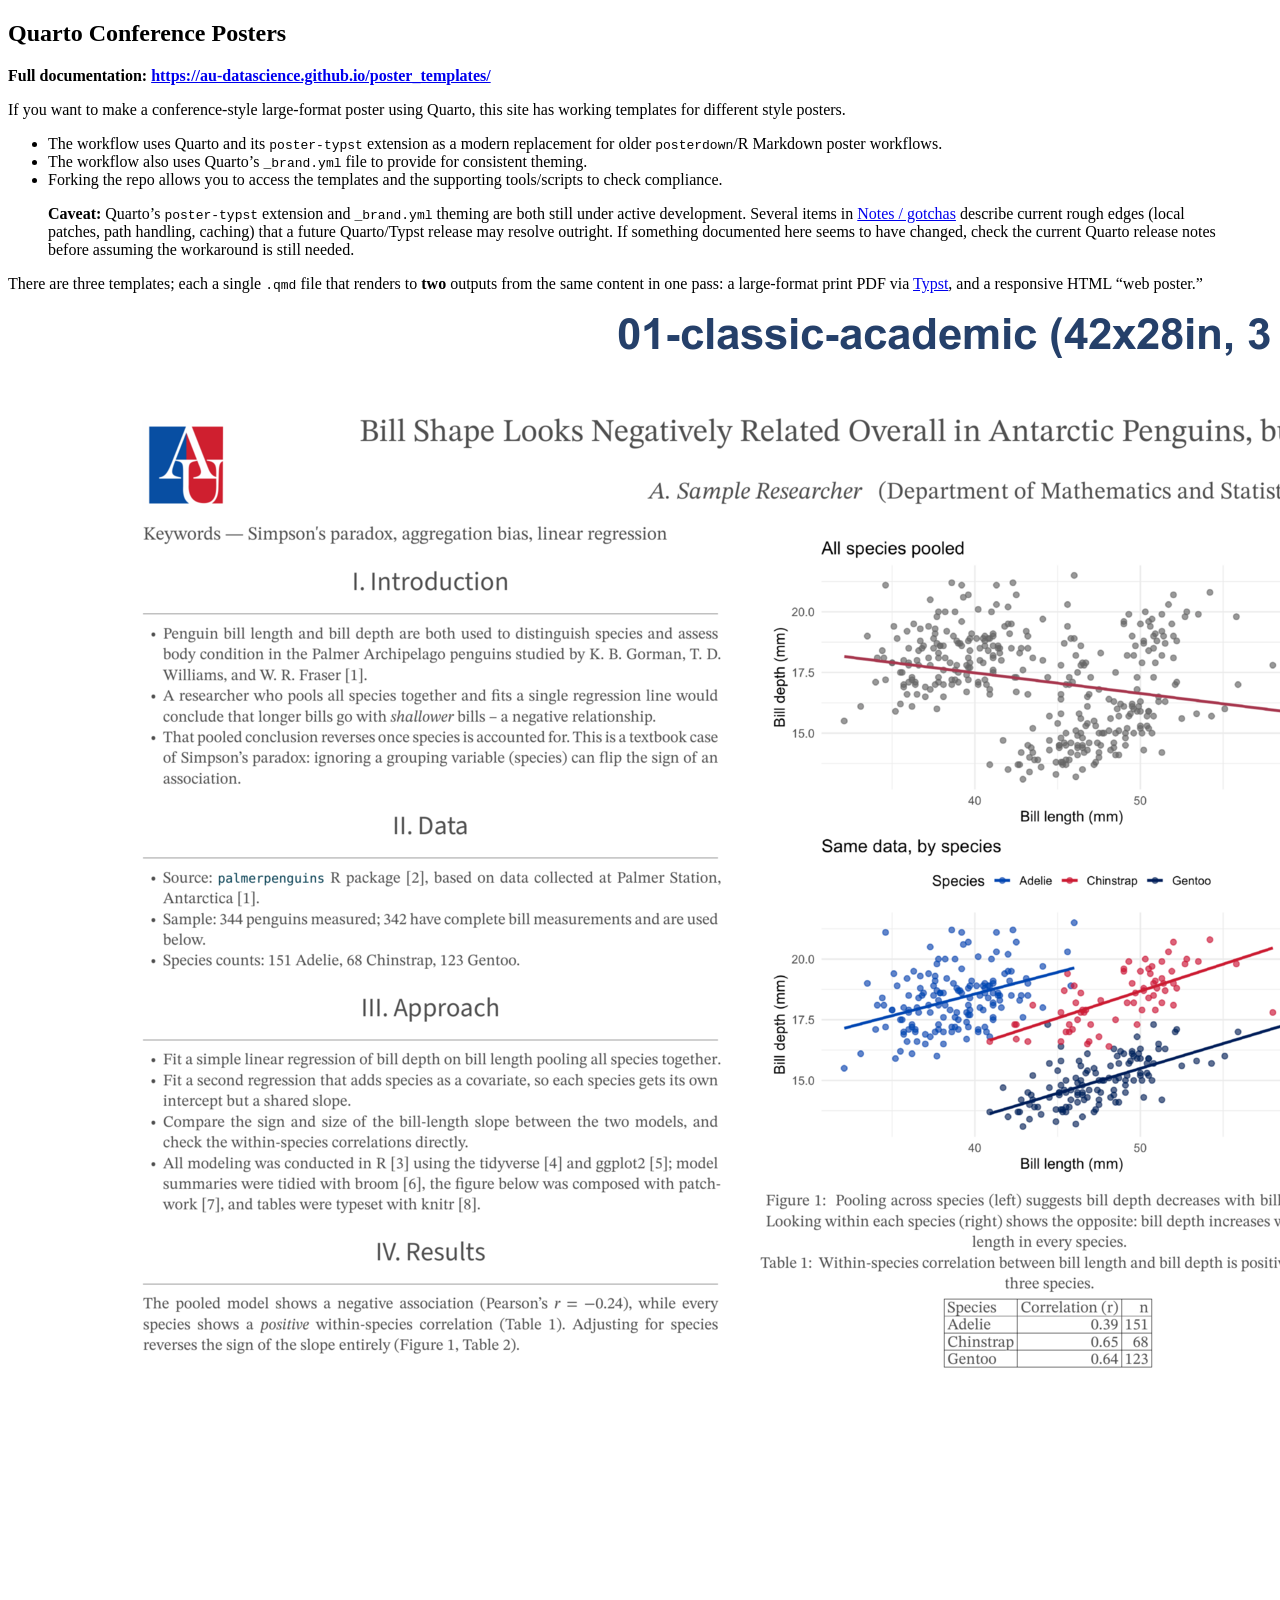
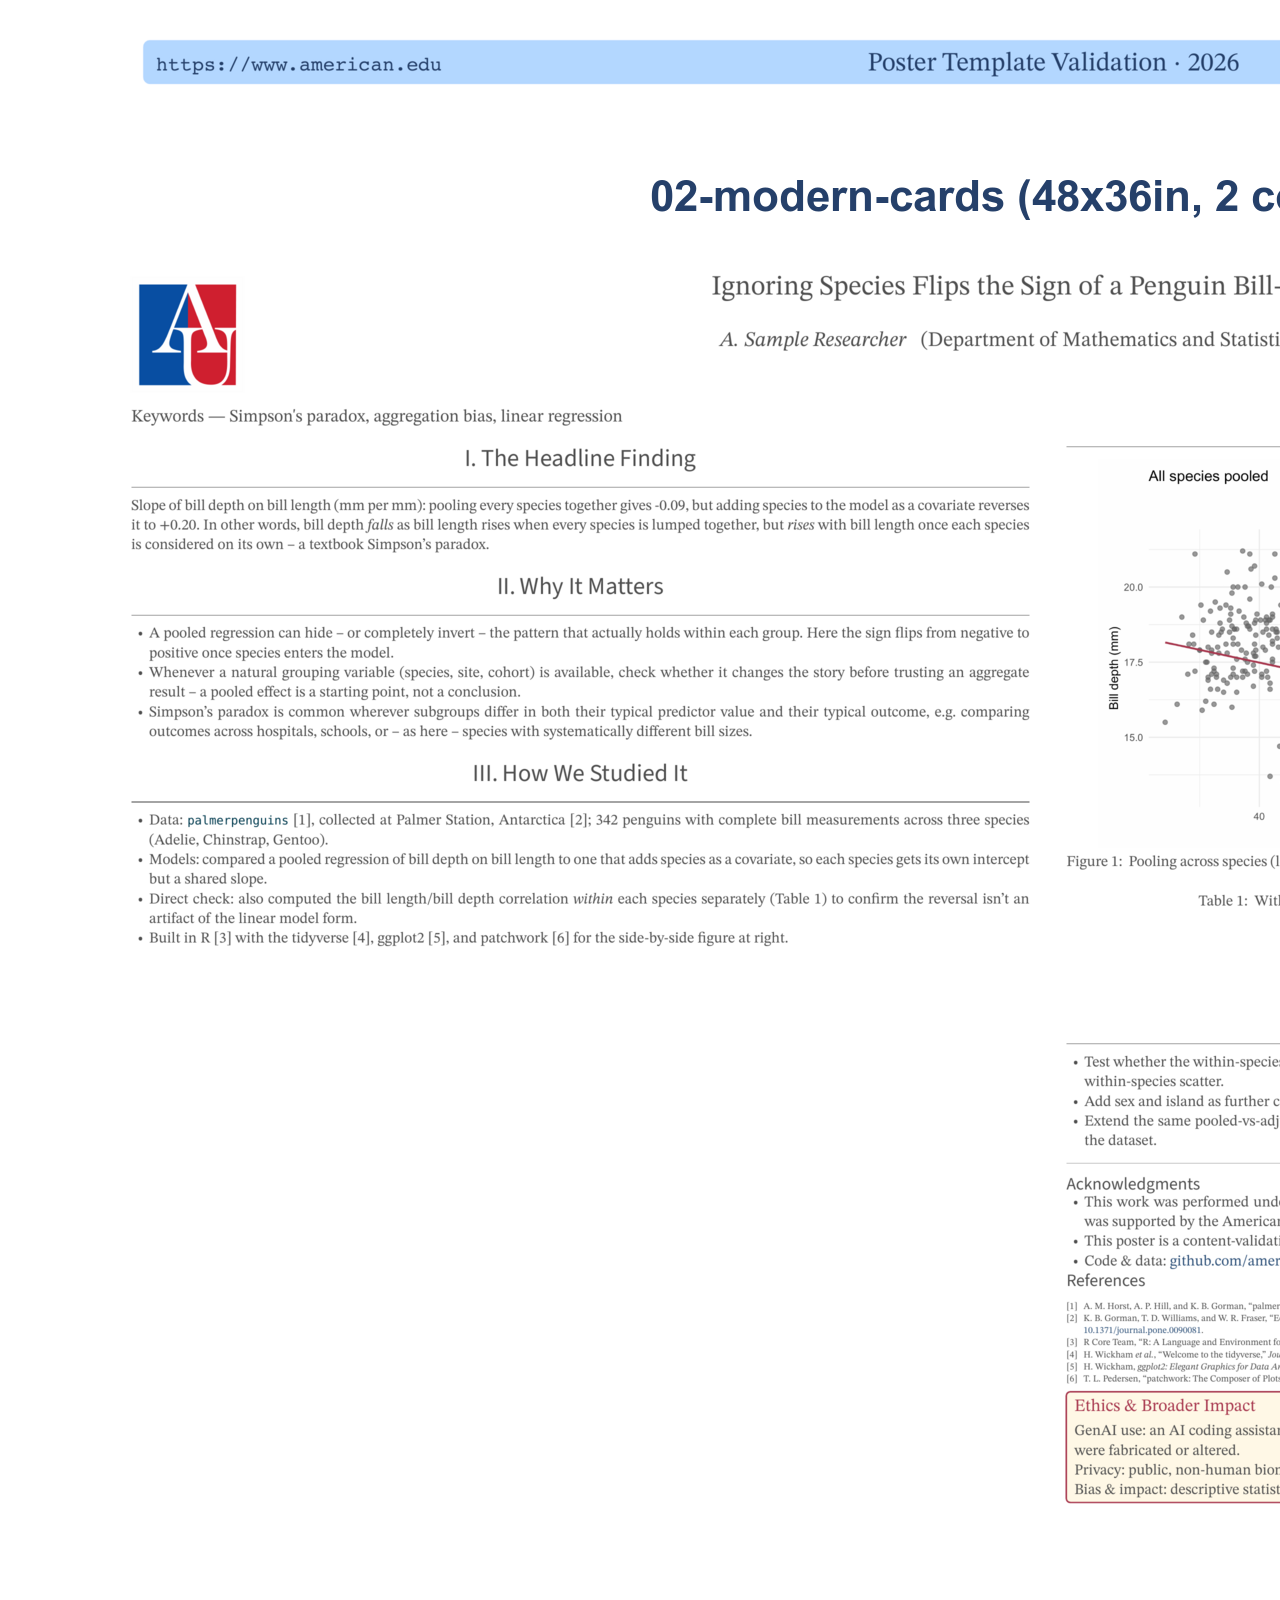
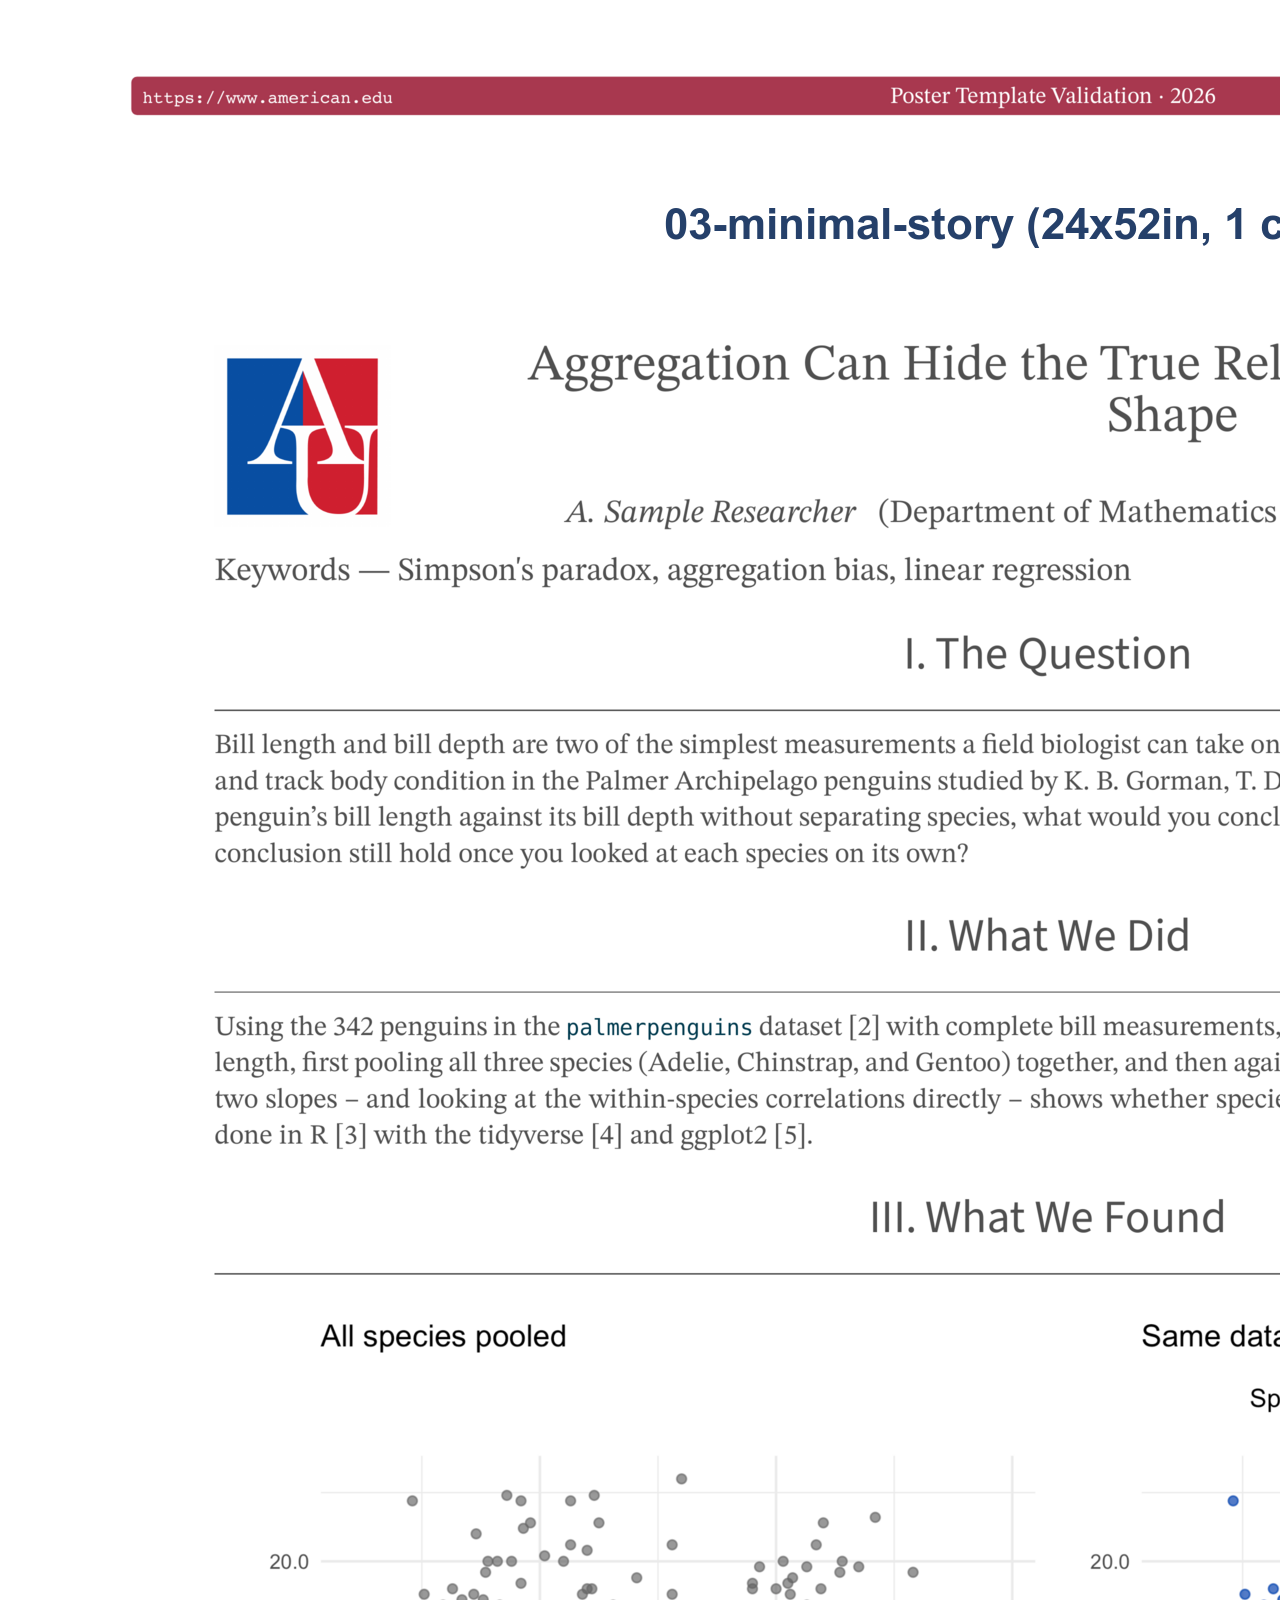
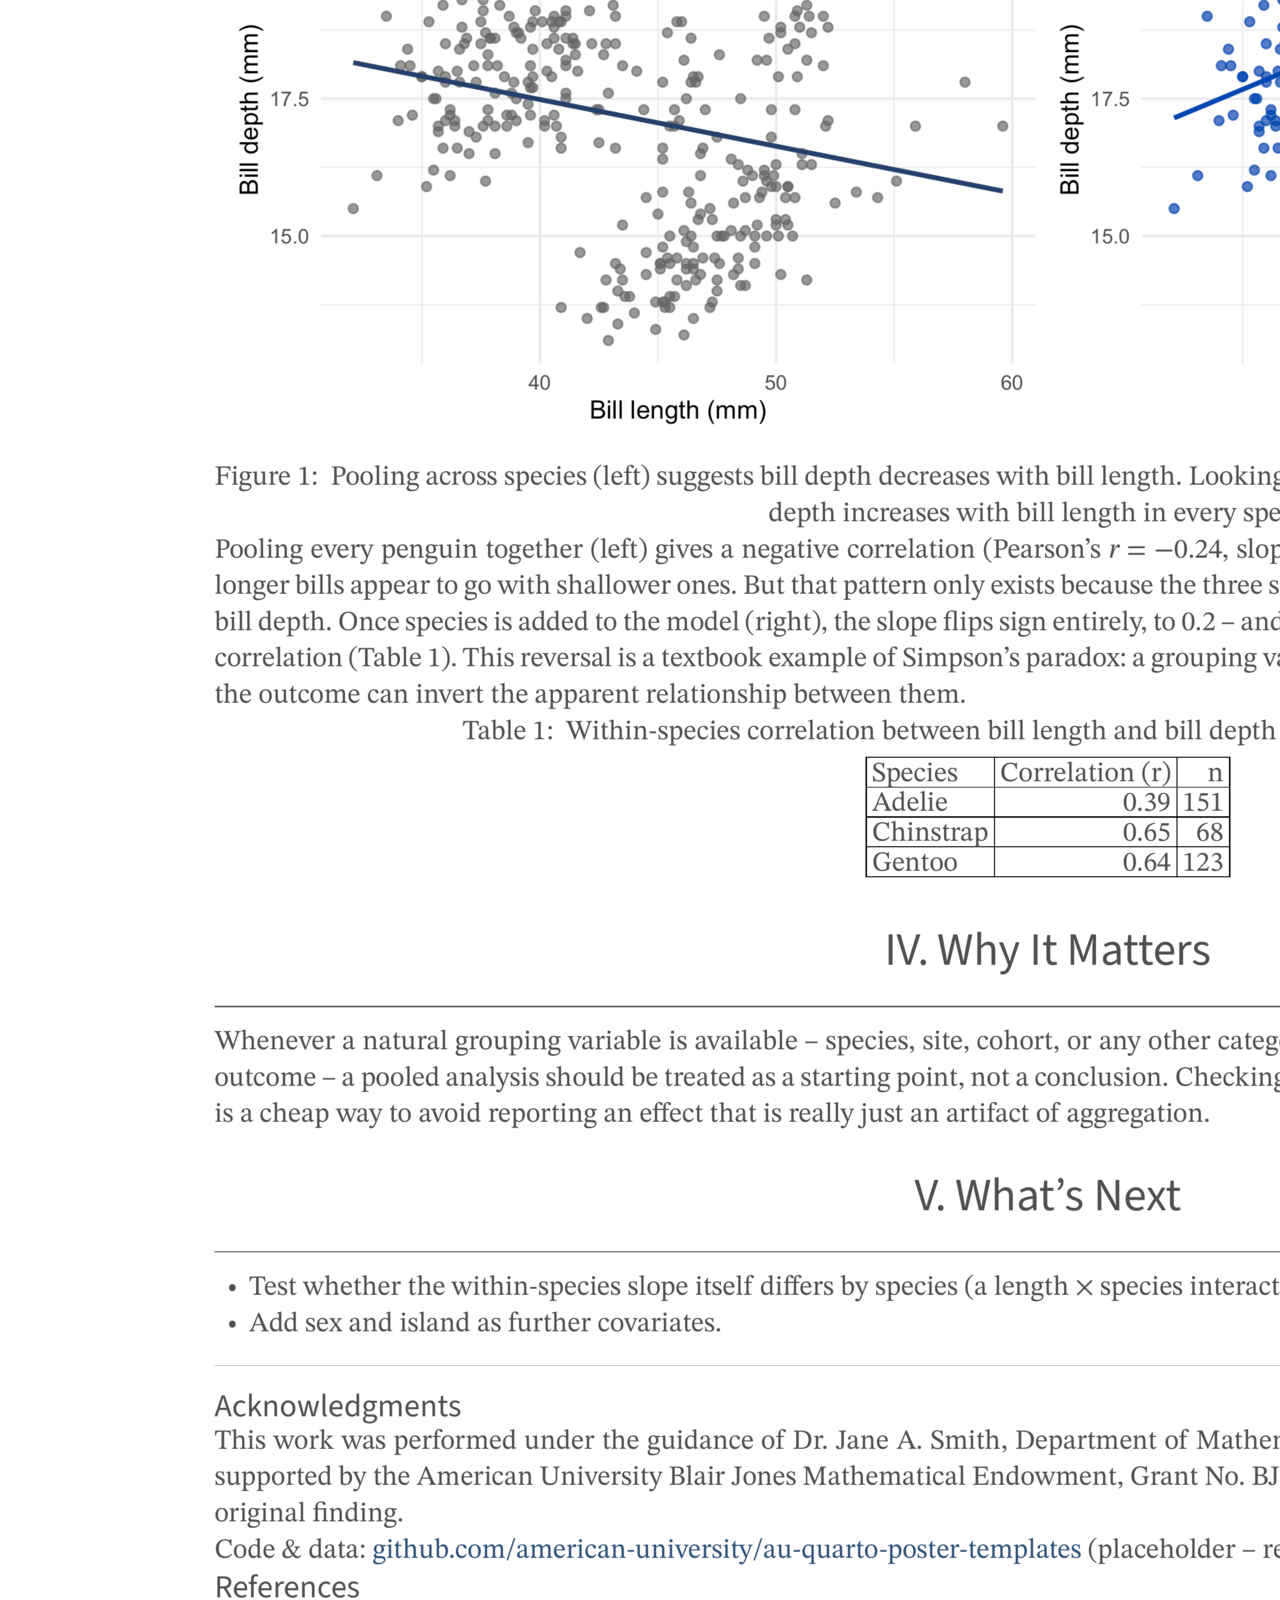
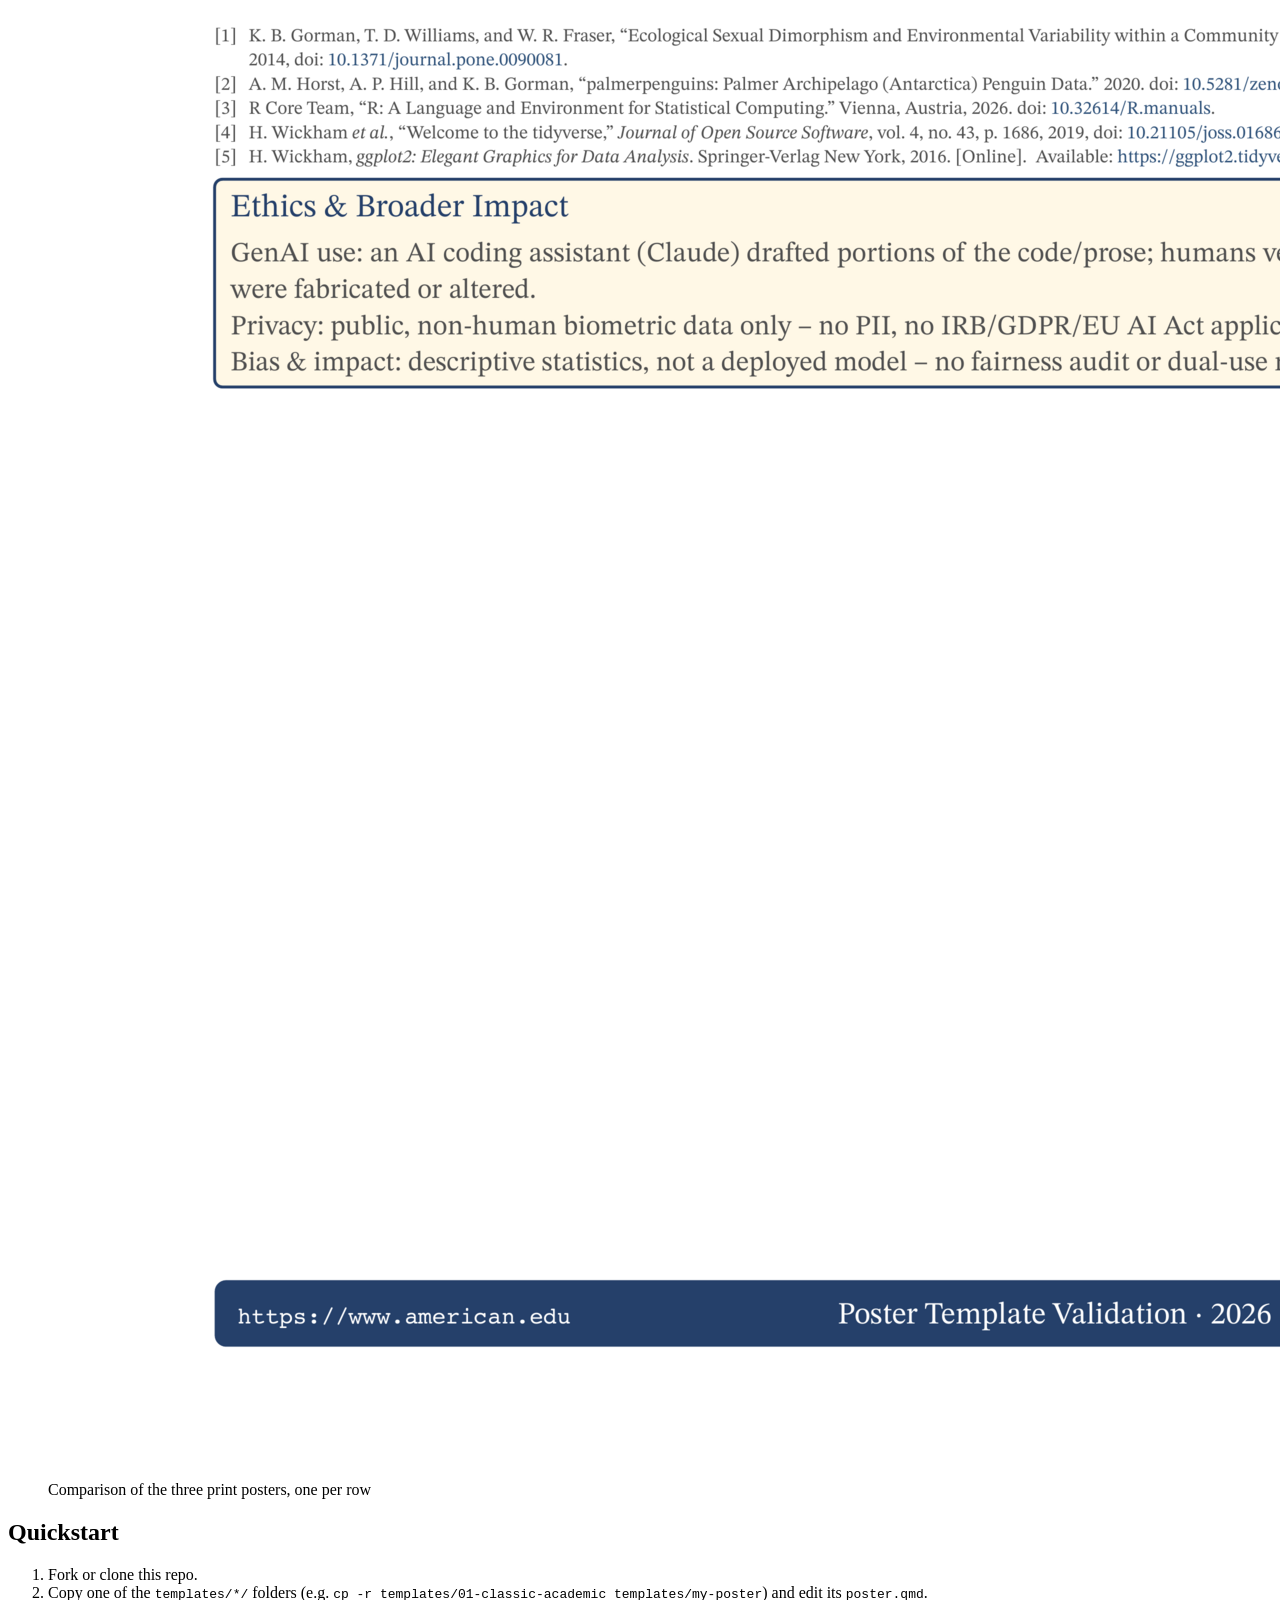
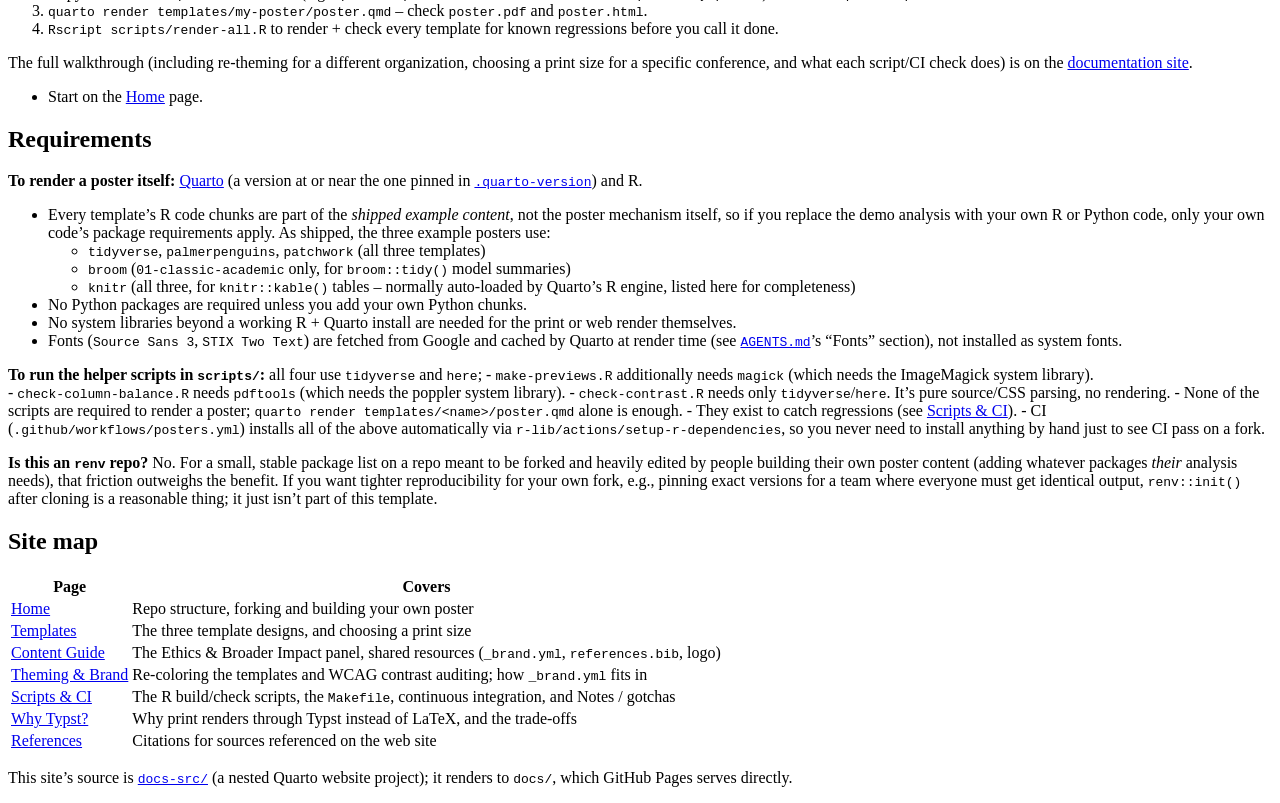
==== commit c10d29f7: "Minor edits for clarity." ====
--- a/README.html
+++ b/README.html
@@ -38,9 +38,9 @@
 <link href="README_files/libs/quarto-html/quarto-syntax-highlighting-15634bcf2e68342d4ad2dfa704d543f6.css" rel="stylesheet" class="quarto-color-scheme-extra" id="quarto-text-highlighting-styles">
 <script src="README_files/libs/bootstrap/bootstrap.min.js"></script>
 <link href="README_files/libs/bootstrap/bootstrap-icons.css" rel="stylesheet">
-<link href="README_files/libs/bootstrap/bootstrap-8583db3cfa710e15bb1cacb6a198046a.min.css" rel="stylesheet" append-hash="true" class="quarto-color-scheme" id="quarto-bootstrap" data-mode="light">
-<link href="README_files/libs/bootstrap/bootstrap-dark-8583db3cfa710e15bb1cacb6a198046a.min.css" rel="stylesheet" append-hash="true" class="quarto-color-scheme quarto-color-alternate" id="quarto-bootstrap" data-mode="light">
-<link href="README_files/libs/bootstrap/bootstrap-8583db3cfa710e15bb1cacb6a198046a.min.css" rel="stylesheet" append-hash="true" class="quarto-color-scheme-extra" id="quarto-bootstrap" data-mode="light">
+<link href="README_files/libs/bootstrap/bootstrap-d987e8d9760ba6dffcbd402052be48c7.min.css" rel="stylesheet" append-hash="true" class="quarto-color-scheme" id="quarto-bootstrap" data-mode="light">
+<link href="README_files/libs/bootstrap/bootstrap-dark-d987e8d9760ba6dffcbd402052be48c7.min.css" rel="stylesheet" append-hash="true" class="quarto-color-scheme quarto-color-alternate" id="quarto-bootstrap" data-mode="light">
+<link href="README_files/libs/bootstrap/bootstrap-d987e8d9760ba6dffcbd402052be48c7.min.css" rel="stylesheet" append-hash="true" class="quarto-color-scheme-extra" id="quarto-bootstrap" data-mode="light">
 
 
 </head>
@@ -56,216 +56,95 @@
 
 <section id="quarto-conference-posters" class="level1">
 <h1>Quarto Conference Posters</h1>
-<p>A modern replacement for the <code>posterdown</code>/R Markdown poster workflow. There are three templates; each a single <code>.qmd</code> file that renders to <strong>two</strong> outputs:</p>
-<table class="caption-top table">
-<thead>
-<tr class="header">
-<th>Format</th>
-<th>Purpose</th>
-<th>Engine</th>
-</tr>
-</thead>
-<tbody>
-<tr class="odd">
-<td><code>poster-typst</code></td>
-<td>Large-format print PDF (e.g.&nbsp;36x24 in)</td>
-<td><a href="https://typst.app">Typst</a>, via the <code>quarto-ext/typst-templates/poster</code> extension</td>
-</tr>
-<tr class="even">
-<td><code>html</code></td>
-<td>Responsive, scrollable “web poster” for posting online</td>
-<td>Quarto HTML + custom SCSS</td>
-</tr>
-</tbody>
-</table>
+<p><strong>Full documentation: <a href="https://au-datascience.github.io/poster_templates/" class="uri">https://au-datascience.github.io/poster_templates/</a></strong></p>
+<p>If you want to make a conference-style large-format poster using Quarto, this site has working templates for different style posters.</p>
 <ul>
-<li>Because both formats are declared in one <code>format:</code> block, <code>quarto render poster.qmd</code> builds <em>both</em> versions from the same content in one pass.</li>
-<li>Run <code>quarto render poster.qmd --to poster-typst</code> or <code>--to html</code> to build just one.</li>
+<li>The workflow uses Quarto and its <code>poster-typst</code> extension as a modern replacement for older <code>posterdown</code>/R Markdown poster workflows.</li>
+<li>The workflow also uses Quarto’s <code>_brand.yml</code> file to provide for consistent theming.</li>
+<li>Forking the repo allows you to access the templates and the supporting tools/scripts to check compliance.</li>
 </ul>
-<section id="templates" class="level2">
-<h2 class="anchored" data-anchor-id="templates">Templates</h2>
-<p>The three templates offer different design approaches that may be tailored for a particular purpose.</p>
-<ul>
-<li>All three share the same content structure (level-2 <code>##</code> headings become poster sections/panels automatically) so switching between them is mostly a matter of swapping the YAML/SCSS, not rewriting your text.</li>
-</ul>
-<ol type="1">
-<li><strong><code>templates/01-classic-academic/</code></strong>: traditional 3-column layout (Intro / Methods / Data / Results / Conclusions), serif headings, the closest analog to the old posterdown betterland template.
-<ul>
-<li>Print size 42x28 in, 3 Typst columns.</li>
-</ul>
-<div class="quarto-figure quarto-figure-center">
-<figure class="figure">
-<p><img src="images/previews/preview-01-classic-academic.png" class="img-fluid figure-img"></p>
-<figcaption>01-classic-academic poster preview</figcaption>
-</figure>
-</div></li>
-<li><strong><code>templates/02-modern-cards/</code></strong>: dashboard-style card grid with a bold accent color and a <code>.stat</code> class for headlining one big number.
-<ul>
-<li>Print size 48x36 in, 2 Typst columns (fewer, larger panels).</li>
-<li>This size doubles as a standard conference board size – see “Choosing a print size” below.</li>
-<li>This template’s content was originally short enough that Typst never started the second column at all (everything landed in column 1, leaving column 2 blank except the floated Ethics panel). Fixed by adding a manual <code>#colbreak()</code> (raw Typst, right before <code>## Evidence</code>) so the figure/table/“What’s Next” content explicitly starts column 2, plus enough added text/a correlation table to make the two columns’ content roughly comparable to <code>01-classic-academic</code>’s.</li>
-<li>The figure itself was always full <em>column</em> width – if you add your own full-page figures, note that <code>out-width: "100%"</code> measured against the <em>page</em> width rather than the current column’s width immediately after a <code>#colbreak()</code> in local testing, overflowing past the margin; setting an explicit absolute <code>out-width</code> (e.g.&nbsp;<code>"20in"</code>) sidesteps it.</li>
-</ul>
-<div class="quarto-figure quarto-figure-center">
-<figure class="figure">
-<p><img src="images/previews/preview-02-modern-cards.png" class="img-fluid figure-img"></p>
-<figcaption>02-modern-cards poster preview</figcaption>
-</figure>
-</div></li>
-<li><strong><code>templates/03-minimal-story/</code></strong>: a single flowing narrative column, meant to be read like a short article; flat design, generous whitespace.
-<ul>
-<li>Print size 24x52 in (portrait banner), 1 Typst column.</li>
-</ul>
-<div class="quarto-figure quarto-figure-center">
-<figure class="figure">
-<p><img src="images/previews/preview-03-minimal-story.png" class="img-fluid figure-img"></p>
-<figcaption>03-minimal-story poster preview</figcaption>
-</figure>
-</div></li>
-</ol>
-<p>Each preview above (<code>images/previews/preview-*.png</code>) is a 1200px-wide PNG rendered from that template’s own <code>poster-typst</code> PDF at 300 dpi with <code>magick</code>; like <code>comparison.png</code> below, these aren’t produced by <code>quarto render</code> and need regenerating by hand after content changes.</p>
-<p>All three are currently filled in with the <em>same</em> worked example (a Simpson’s-paradox analysis of bill shape across penguin species, using <code>palmerpenguins</code>) so the three visual styles are directly comparable:</p>
+<blockquote class="blockquote">
+<p><strong>Caveat:</strong> Quarto’s <code>poster-typst</code> extension and <code>_brand.yml</code> theming are both still under active development. Several items in <a href="scripts-and-ci.qmd#notes-gotchas">Notes / gotchas</a> describe current rough edges (local patches, path handling, caching) that a future Quarto/Typst release may resolve outright. If something documented here seems to have changed, check the current Quarto release notes before assuming the workaround is still needed.</p>
+</blockquote>
+<p>There are three templates; each a single <code>.qmd</code> file that renders to <strong>two</strong> outputs from the same content in one pass: a large-format print PDF via <a href="https://typst.app">Typst</a>, and a responsive HTML “web poster.”</p>
 <div class="quarto-figure quarto-figure-center">
 <figure class="figure">
 <p><img src="comparison.png" class="img-fluid figure-img"></p>
 <figcaption>Comparison of the three print posters, one per row</figcaption>
 </figure>
 </div>
+<section id="quickstart" class="level2">
+<h2 class="anchored" data-anchor-id="quickstart">Quickstart</h2>
+<ol type="1">
+<li>Fork or clone this repo.</li>
+<li>Copy one of the <code>templates/*/</code> folders (e.g.&nbsp;<code>cp -r templates/01-classic-academic templates/my-poster</code>) and edit its <code>poster.qmd</code>.</li>
+<li><code>quarto render templates/my-poster/poster.qmd</code> – check <code>poster.pdf</code> and <code>poster.html</code>.</li>
+<li><code>Rscript scripts/render-all.R</code> to render + check every template for known regressions before you call it done.</li>
+</ol>
+<p>The full walkthrough (including re-theming for a different organization, choosing a print size for a specific conference, and what each script/CI check does) is on the <a href="https://au-datascience.github.io/poster_templates/">documentation site</a>.</p>
 <ul>
-<li><code>comparison.png</code> is generated by rendering each template’s <code>poster-typst</code> PDF and stacking the three as separate full-width rows (labeled with the template name/size) with the R <code>magick</code> package.
-<ul>
-<li>Rows, not side-by-side columns: <code>03-minimal-story</code> is a tall 24x52in portrait banner, while the other two are landscape (42x28in, 48x36in); scaling all three to a common <em>height</em> for a side-by-side layout shrinks the banner to an unreadable sliver, so each poster instead gets its own row at a common <em>width</em>, sized for legibility.</li>
-<li>It isn’t produced automatically by <code>quarto render</code>; regenerate it after editing any template’s content, and re-render each <code>poster-typst</code> PDF first (<code>quarto render poster.qmd --to poster-typst</code> in each template folder).</li>
-<li>Source PDFs are rendered at 300 dpi (print resolution) before compositing, then the full composite is scaled down to a 2000px-wide PNG – crisp when embedded at typical slide/README display sizes while keeping the file size reasonable.</li>
-<li><code>03-minimal-story</code>’s header grid (logo/title column widths) defaults to values sized for wider posters, so its long title overflowed the page margin at the default <code>title-font-size</code>. Fixed by setting <code>univ-logo-column-size: 3</code>, <code>title-column-size: 16</code>, and <code>title-font-size: 32</code> in that template’s YAML (its 24in width leaves only 20in inside the page’s 2in margins, vs.&nbsp;the extension’s 10in + 20in defaults).</li>
-</ul></li>
-</ul>
-<p>A lesson from filling in the templates: <strong>the single-column minimal-story layout has noticeably less capacity per page than the 2- or 3-column layouts.</strong> With this same content, it initially overflowed onto a second Typst page at <code>24x36in</code>;</p>
-<ul>
-<li>The version here (with a per-species correlation table and a “What’s Next” section added, to use the extra room well rather than leave it blank) needs <code>24x52in</code> to stay on one page.</li>
-<li>If you adapt this template with less content than that, you can size it down; budget less text per page than you would for the classic or modern-cards versions either way.</li>
+<li>Start on the <a href="https://au-datascience.github.io/poster_templates/">Home</a> page.</li>
 </ul>
 </section>
-<section id="choosing-a-print-size" class="level2">
-<h2 class="anchored" data-anchor-id="choosing-a-print-size">Choosing a print size</h2>
-<p><code>size:</code> (under <code>poster-typst:</code> in each template’s YAML) takes any Typst-compatible <code>"WIDTHxHEIGHT"</code> in inches – it isn’t tied to a specific venue. - A few sizes recur often enough at ML/data-science conferences that it’s worth calling out how the templates map onto them (all landscape, given as the venue’s own H x W convention next to the equivalent <code>size:</code> string):</p>
+<section id="requirements" class="level2">
+<h2 class="anchored" data-anchor-id="requirements">Requirements</h2>
+<p><strong>To render a poster itself:</strong> <a href="https://quarto.org">Quarto</a> (a version at or near the one pinned in <a href=".quarto-version"><code>.quarto-version</code></a>) and R.</p>
+<ul>
+<li>Every template’s R code chunks are part of the <em>shipped example content</em>, not the poster mechanism itself, so if you replace the demo analysis with your own R or Python code, only your own code’s package requirements apply. As shipped, the three example posters use:
+<ul>
+<li><code>tidyverse</code>, <code>palmerpenguins</code>, <code>patchwork</code> (all three templates)</li>
+<li><code>broom</code> (<code>01-classic-academic</code> only, for <code>broom::tidy()</code> model summaries)</li>
+<li><code>knitr</code> (all three, for <code>knitr::kable()</code> tables – normally auto-loaded by Quarto’s R engine, listed here for completeness)</li>
+</ul></li>
+<li>No Python packages are required unless you add your own Python chunks.</li>
+<li>No system libraries beyond a working R + Quarto install are needed for the print or web render themselves.</li>
+<li>Fonts (<code>Source Sans 3</code>, <code>STIX Two Text</code>) are fetched from Google and cached by Quarto at render time (see <a href="AGENTS.md"><code>AGENTS.md</code></a>’s “Fonts” section), not installed as system fonts.</li>
+</ul>
+<p><strong>To run the helper scripts in <code>scripts/</code>:</strong> all four use <code>tidyverse</code> and <code>here</code>; - <code>make-previews.R</code> additionally needs <code>magick</code> (which needs the ImageMagick system library).<br>
+- <code>check-column-balance.R</code> needs <code>pdftools</code> (which needs the poppler system library). - <code>check-contrast.R</code> needs only <code>tidyverse</code>/<code>here</code>. It’s pure source/CSS parsing, no rendering. - None of the scripts are required to render a poster; <code>quarto render templates/&lt;name&gt;/poster.qmd</code> alone is enough. - They exist to catch regressions (see <a href="https://au-datascience.github.io/poster_templates/scripts-and-ci.html">Scripts &amp; CI</a>). - CI (<code>.github/workflows/posters.yml</code>) installs all of the above automatically via <code>r-lib/actions/setup-r-dependencies</code>, so you never need to install anything by hand just to see CI pass on a fork.</p>
+<p><strong>Is this an <code>renv</code> repo?</strong> No.&nbsp;For a small, stable package list on a repo meant to be forked and heavily edited by people building their own poster content (adding whatever packages <em>their</em> analysis needs), that friction outweighs the benefit. If you want tighter reproducibility for your own fork, e.g., pinning exact versions for a team where everyone must get identical output, <code>renv::init()</code> after cloning is a reasonable thing; it just isn’t part of this template.</p>
+</section>
+<section id="site-map" class="level2">
+<h2 class="anchored" data-anchor-id="site-map">Site map</h2>
 <table class="caption-top table">
 <thead>
 <tr class="header">
-<th>Venue / convention</th>
-<th>H x W</th>
-<th><code>size:</code> string</th>
+<th>Page</th>
+<th>Covers</th>
 </tr>
 </thead>
 <tbody>
 <tr class="odd">
-<td>3ft x 4ft (a common poster-board default)</td>
-<td>36in x 48in</td>
-<td><code>"48x36"</code></td>
+<td><a href="https://au-datascience.github.io/poster_templates/">Home</a></td>
+<td>Repo structure, forking and building your own poster</td>
 </tr>
 <tr class="even">
-<td>ICML</td>
-<td>36in x 48in (91cm x 121cm)</td>
-<td><code>"48x36"</code></td>
+<td><a href="https://au-datascience.github.io/poster_templates/templates.html">Templates</a></td>
+<td>The three template designs, and choosing a print size</td>
 </tr>
 <tr class="odd">
-<td>NeurIPS (narrower boards)</td>
-<td>36in x 60in</td>
-<td><code>"60x36"</code></td>
+<td><a href="https://au-datascience.github.io/poster_templates/content-guide.html">Content Guide</a></td>
+<td>The Ethics &amp; Broader Impact panel, shared resources (<code>_brand.yml</code>, <code>references.bib</code>, logo)</td>
 </tr>
 <tr class="even">
-<td>NeurIPS (wider boards)</td>
-<td>36in x 72in</td>
-<td><code>"72x36"</code></td>
+<td><a href="https://au-datascience.github.io/poster_templates/theming.html">Theming &amp; Brand</a></td>
+<td>Re-coloring the templates and WCAG contrast auditing; how <code>_brand.yml</code> fits in</td>
+</tr>
+<tr class="odd">
+<td><a href="https://au-datascience.github.io/poster_templates/scripts-and-ci.html">Scripts &amp; CI</a></td>
+<td>The R build/check scripts, the <code>Makefile</code>, continuous integration, and Notes / gotchas</td>
+</tr>
+<tr class="even">
+<td><a href="https://au-datascience.github.io/poster_templates/why-typst.html">Why Typst?</a></td>
+<td>Why print renders through Typst instead of LaTeX, and the trade-offs</td>
+</tr>
+<tr class="odd">
+<td><a href="https://au-datascience.github.io/poster_templates/references.html">References</a></td>
+<td>Citations for sources referenced on the web site</td>
 </tr>
 </tbody>
 </table>
-<p><code>02-modern-cards</code> already ships at <code>"48x36"</code>, so it’s ready for either the generic 3ft x 4ft board size or ICML as-is.</p>
-<ul>
-<li>To target a different size (e.g.&nbsp;NeurIPS), on any template:</li>
-</ul>
-<ol type="1">
-<li>Change <code>size:</code> to the <code>size:</code> string from the table (or any other <code>"WxH"</code> you need).</li>
-<li>If the aspect ratio changes a lot (e.g.&nbsp;going from 48x36 to 72x36), reconsider <code>num-columns</code> – wider boards generally read better with one more column than a narrower version of the same layout.</li>
-<li>Re-render (<code>quarto render poster.qmd --to poster-typst</code>) and check for overflow onto a second page or, conversely, excess blank space;</li>
-</ol>
-<ul>
-<li>Adjust <code>body-font-size</code>, trim/add content, or nudge <code>size:</code> again as needed.</li>
-<li><code>01-classic-academic</code> and <code>03-minimal-story</code> aren’t currently tuned to any of the sizes above, so budget an iteration or two if you retarget them.</li>
-</ul>
-</section>
-<section id="ethics-broader-impact-panel" class="level2">
-<h2 class="anchored" data-anchor-id="ethics-broader-impact-panel">Ethics &amp; Broader Impact panel</h2>
-<p>Each template includes an <strong>“Ethics &amp; Broader Impact”</strong> section, placed directly after the methodology section (Approach / How We Studied It / What We Did), covering the three disclosures increasingly expected at AI/data-science venues:</p>
-<ul>
-<li><strong>Generative AI use</strong> – which tool was used, for what (code scaffolding, prose editing, citation formatting), and a statement that the human author(s) remain fully accountable and that GenAI was not used to fabricate or alter the underlying data.</li>
-<li><strong>Privacy &amp; data governance</strong> – whether the data contain PII, whether IRB/GDPR/EU AI Act provisions apply, and under what approvals the source data were collected.</li>
-<li><strong>Bias, fairness &amp; broader impact</strong> – whether a fairness audit or dual-use/weaponization risk assessment applies, and the computational/environmental cost of the analysis.</li>
-</ul>
-<p>The included text is accurate for <em>this</em> demo (public, non-human <code>palmerpenguins</code> biometric data; a simple linear regression, not a deployed model) – treat it as a worked example of the <em>kind</em> of specific, honest statement expected, not boilerplate to copy verbatim. Rewrite each statement for your own project’s actual data, models, and tool use.</p>
-<p>The panel is implemented once per format so it renders correctly in both:</p>
-<ul>
-<li><strong>HTML:</strong> a <code>::: {.ethics-panel} :::</code> div (defined in <code>poster-common.scss</code>) – a shaded box with a colored border and ~1.35rem text, larger than surrounding body text for readability.</li>
-<li><strong>Print (Typst):</strong> a raw <code>```{=typst}</code> block using <code>#block(..., breakable: false)</code> for the same shaded/bordered look at 20-24pt.</li>
-<li><code>breakable: false</code> is required – without it, Typst can split the block awkwardly across a column break.</li>
-</ul>
-<p>Both copies are wrapped in <code>::: {.content-visible when-format="..."}</code> so only one appears in each output; if you edit the disclosure text, update both copies.</p>
-<p><strong>Acknowledgments</strong> are now a plain, uncited sentence for funding and mentorship credit,</p>
-<ul>
-<li>This work was performed under the guidance of Dr.&nbsp;Jane A. Smith, Department of Mathematics and Statistics, American University, and was supported by the American University Blair Jones Mathematical Endowment, Grant No.&nbsp;BJME-2026-014.</li>
-</ul>
-<p>Each template also has a placeholder <strong>Code &amp; data</strong> line near Acknowledgments with a GitHub URL to replace with your own repository.</p>
-<p><strong>References</strong>, Data/software citations appear here automatically when they’re cited in-text with <code>[@key]</code> earlier in the poster . A ready-to-edit example is included in each template.</p>
-</section>
-<section id="shared-resources" class="level2">
-<h2 class="anchored" data-anchor-id="shared-resources">Shared resources</h2>
-<ul>
-<li><strong><code>_brand.yml</code></strong>: shared AU color palette and typography. Referenced implicitly by Quarto’s HTML theming.
-<ul>
-<li>Edit this once to re-color all three templates.</li>
-<li>The <code>logo:</code> key is intentionally omitted (see the comment in the file) because each template places the org logo explicitly instead, to avoid a duplicated automatic brand logo.</li>
-</ul></li>
-<li><strong><code>references.bib</code></strong>: shared bibliography. Each poster’s YAML sets <code>bibliography: ../../references.bib</code>.
-<ul>
-<li>Entries only appear in the rendered References section if actually cited in the text with <code>[@key]</code> (no blanket <code>nocite: | @*</code> is used in the filled-in templates, so unused entries stay out of the list).</li>
-<li>It includes citations for every R package a template’s code actually calls with <code>library()</code>generated from each package’s own <code>citation()</code> output, plus R itself.</li>
-<li>If you add a package to a poster’s code, add its <code>citation("pkgname")</code> entry here too and cite it.</li>
-</ul></li>
-<li><strong><code>scss/poster-common.scss</code></strong>: base tokens and shared “poster shell” rules for the web/HTML version.</li>
-<li>This includes: title banner, section card styling, the automatic <code>section.level2</code> → poster-panel behavior.</li>
-<li>Each template’s own <code>*-web.scss</code> file is loaded <em>after</em> this one and only overrides the grid layout and a few accent details so all three can share this file, or you can point a new template at a different base if you want a fully distinct look.</li>
-<li><strong><code>images/au-logo.png</code></strong> — organization logo. Used two ways:
-<ul>
-<li>Print (<code>poster-typst</code>): passed via <code>institution-logo:</code> in the format options; the extension places and sizes it automatically (tune with <code>univ-logo-scale</code> / <code>univ-logo-column-size</code>).</li>
-<li>Web (<code>html</code>): included directly in the <code>.qmd</code> inside a <code>::: {.content-visible when-format="html"}</code> block, styled by the <code>.poster-logo</code> class in <code>poster-common.scss</code>.</li>
-</ul></li>
-</ul>
-</section>
-<section id="adding-your-own-poster" class="level2">
-<h2 class="anchored" data-anchor-id="adding-your-own-poster">Adding your own poster</h2>
-<ol type="1">
-<li>Copy one of the three <code>templates/*/</code> folders (or start a new one).</li>
-<li>Edit the YAML: title, authors/affiliations, <code>poster-authors</code>, <code>departments</code>, footer contact info, and pick a print <code>size</code> (Typst accepts any <code>"WIDTHxHEIGHT"</code> in inches).</li>
-<li>Replace the <code>##</code> sections with your own content. Cite sources with <code>[@bibkey]</code> and add entries to <code>references.bib</code>.</li>
-<li><code>quarto render poster.qmd</code> — check <code>poster.pdf</code> for the printable version and <code>poster.html</code> for the web version.</li>
-</ol>
-</section>
-<section id="notes-gotchas" class="level2">
-<h2 class="anchored" data-anchor-id="notes-gotchas">Notes / gotchas</h2>
-<ul>
-<li>The vendored <code>_extensions/quarto-ext/poster</code> has three local patches. If you re-install/update the extension, re-apply all three:
-<ul>
-<li><code>poster.typ</code> accepts the institution logo as already-loaded Typst <code>content</code> (loaded once in <code>typst-show.typ</code>) rather than a bare path string, because Typst packages cannot read files outside their own package directory (see the <code>_univ_logo_img</code> handling in <code>typst-show.typ</code>).</li>
-<li><code>poster.typ</code> / <code>typst-show.typ</code> add a <code>footer-text-color</code> format option (defaults to white) so the footer text stays legible against dark <code>footer-color</code> values – set it to a dark color if you pick a light footer background (see <code>01-classic-academic</code>’s <code>footer-text-color: "25406A"</code>).</li>
-<li><code>biblio.typ</code> (a new template-partial, registered in <code>_extension.yml</code>) sets <code>title: none</code> on the generated <code>#bibliography(...)</code> call, so Typst’s own default “Bibliography” heading doesn’t duplicate each template’s own <code>#### References</code> heading.</li>
-<li>Because Quarto caches the vendored local Typst package under each project’s <code>.quarto/typst/packages/local/typst-poster/</code>, edits to <code>poster.typ</code> only take effect after that cached copy is refreshed (delete <code>.quarto/</code> or copy the updated file over it) – a plain <code>quarto render</code> will silently keep using the stale cached version.</li>
-</ul></li>
-<li>Every template’s <code>poster-typst</code> format sets <strong><code>fig-format: png</code></strong>. Without it, Typst’s default (<code>fig-format: svg</code>) asks R’s Cairo graphics device to render each plot, which can fail with a missing X11/Cairo shared-library error on machines without XQuartz (common on Apple Silicon macOS, and on Linux without <code>libcairo2-dev</code>).
-<ul>
-<li>Installing XQuartz/<code>libcairo</code> dev packages fixes it at the source; <code>fig-format: png</code> sidesteps it by using R’s built-in PNG device instead, at a small cost in image sharpness for print.</li>
-</ul></li>
-<li><code>.quarto/</code>, rendered <code>*.pdf</code>/<code>*.typ</code>/<code>poster.html</code>, and <code>*_files/</code> directories are gitignored as build output.</li>
-</ul>
+<p>This site’s source is <a href="docs-src/"><code>docs-src/</code></a> (a nested Quarto website project); it renders to <code>docs/</code>, which GitHub Pages serves directly.</p>
 </section>
 </section>
 
